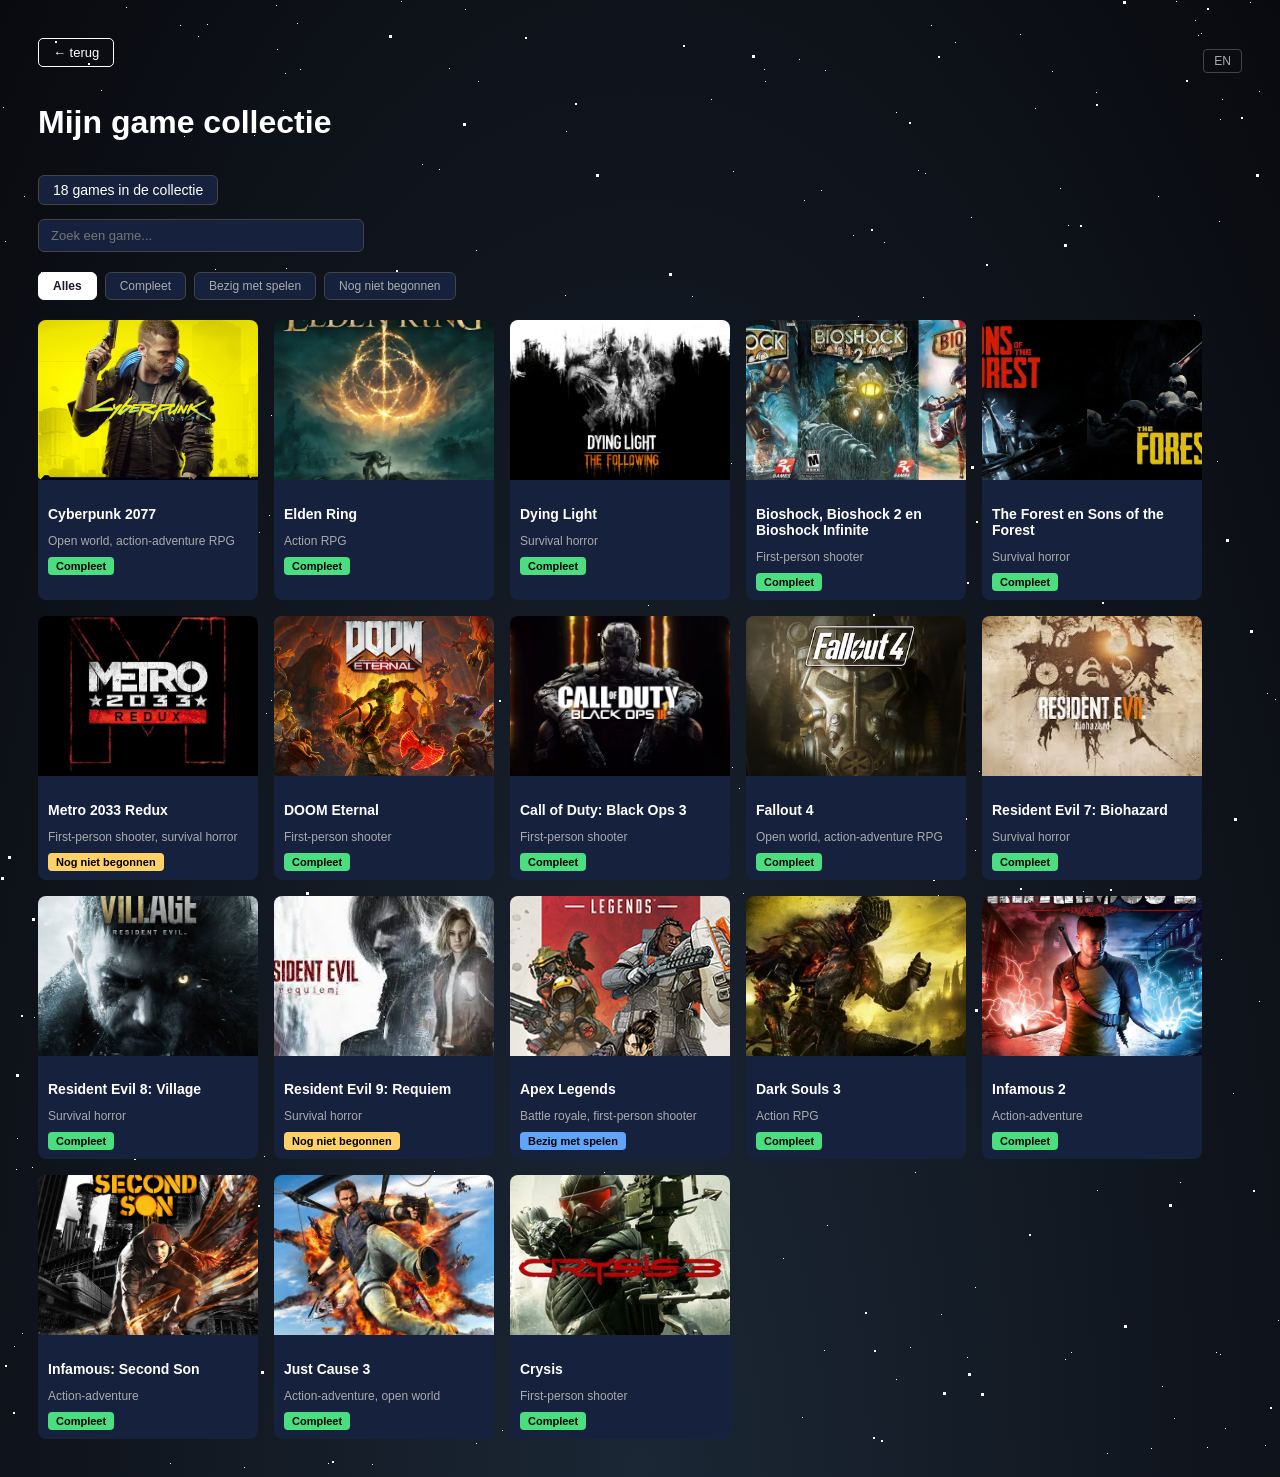
==== games/index.html @ 36397f38 "kleine aanpassingen" ====
<!DOCTYPE html>
<html lang="nl">
<head>
    <meta charset="UTF-8">
    <meta name="viewport" content="width=device-width, initial-scale=1.0">
    <title>Game collectie</title>
    <link rel="stylesheet" href="styles.css">
    <link rel="icon" type="image/x-icon" href="../favicon.ico">

    <!-- van https://www.sliderrevolution.com/resources/css-animated-background/ -->
    <link href='https://fonts.googleapis.com/css?family=Lato:300,400,700' rel='stylesheet' type='text/css'>

</head>
<body>
<div id='stars'></div>
<div id='stars2'></div>
<div id='stars3'></div>

    <!-- bovenkant met terug knop en taal knop -->
    <div class="topbar">
        <a href="../index.html" class="back-btn" id="back-btn">← terug</a>
        <button id="taal-knop" onclick="taalWisselen()">EN</button>
    </div>

    <h1 id="pagina-titel">Mijn game collectie</h1>
    <p id="teller"></p>

    <input type="text" id="zoek" placeholder="Zoek een game..." oninput="zoekGames()">

    <!-- filter knoppen -->
    <div class="filters">
        <button class="filter-btn actief" onclick="filterStatus('alles')" id="filter-alles">Alles</button>
        <button class="filter-btn" onclick="filterStatus('compleet')" id="filter-compleet">Compleet</button>
        <button class="filter-btn" onclick="filterStatus('spelen')" id="filter-spelen">Bezig met spelen</button>
        <button class="filter-btn" onclick="filterStatus('bezig')" id="filter-bezig">Nog niet begonnen</button>
    </div>

    <div class="grid">

        <!-- game #1 -->
        <div class="card">
            <img class="cover" src="images/Cyberpunk.jpg" alt="Game cover">
            <img class="gif" src="images/gifs/cyberpunk2077.gif" alt="Game gif">
            <div class="info">
                <h2>Cyberpunk 2077</h2>
                <p class="genre">Open world, action-adventure RPG</p>
                <span class="status compleet">Compleet</span>
            </div>
        </div>

        <!-- game #2 -->
        <div class="card">
            <img class="cover" src="images/eldenring.jpg" alt="Game cover">
            <img class="gif" src="images/gifs/eldenring.gif" alt="Game gif">
            <div class="info">
                <h2>Elden Ring</h2>
                <p class="genre">Action RPG</p>
                <span class="status compleet">Compleet</span>
            </div>
        </div>

        <!-- game #3 -->
        <div class="card">
            <img class="cover" src="images/dyinglight.jpg" alt="Game cover">
            <img class="gif" src="images/gifs/dyinglight.gif" alt="Game gif">
            <div class="info">
                <h2>Dying Light</h2>
                <p class="genre">Survival horror</p>
                <span class="status compleet">Compleet</span>
            </div>
        </div>

        <!-- game #4 -->
        <div class="card">
            <img class="cover" src="images/bioshock.jpg" alt="Game cover">
            <img class="gif" src="images/gifs/bioshock.gif" alt="Game gif">
            <div class="info">
                <h2>Bioshock, Bioshock 2 en Bioshock Infinite</h2>
                <p class="genre">First-person shooter</p>
                <span class="status compleet">Compleet</span>
            </div>
        </div>

        <!-- game #5 -->
        <div class="card">
            <img class="cover" src="images/theforest.jpg" alt="Game cover">
            <img class="gif" src="images/gifs/theforest.gif" alt="Game gif">
            <div class="info">
                <h2>The Forest en Sons of the Forest</h2>
                <p class="genre">Survival horror</p>
                <span class="status compleet">Compleet</span>
            </div>
        </div>

        <!-- game #6 -->
        <div class="card">
            <img class="cover" src="images/metro2033.jpg" alt="Game cover">
            <img class="gif" src="images/gifs/metro2033.gif" alt="Game gif">
            <div class="info">
                <h2>Metro 2033 Redux</h2>
                <p class="genre">First-person shooter, survival horror</p>
                <span class="status bezig">Nog niet begonnen</span>
            </div>
        </div>

        <!-- game #7 -->
        <div class="card">
            <img class="cover" src="images/doometernal.jpg" alt="Game cover">
            <img class="gif" src="images/gifs/doometernal.gif" alt="Game gif">
            <div class="info">
                <h2>DOOM Eternal</h2>
                <p class="genre">First-person shooter</p>
                <span class="status compleet">Compleet</span>
            </div>
        </div>

        <!-- game #8 -->
        <div class="card">
            <img class="cover" src="images/codbo3.jpg" alt="Game cover">
            <img class="gif" src="images/gifs/codbo3.gif" alt="Game gif">
            <div class="info">
                <h2>Call of Duty: Black Ops 3</h2>
                <p class="genre">First-person shooter</p>
                <span class="status compleet">Compleet</span>
            </div>
        </div>

        <!-- game #9 -->
        <div class="card">
            <img class="cover" src="images/fallout4.jpg" alt="Game cover">
            <img class="gif" src="images/gifs/fallout4.gif" alt="Game gif">
            <div class="info">
                <h2>Fallout 4</h2>
                <p class="genre">Open world, action-adventure RPG</p>
                <span class="status compleet">Compleet</span>
            </div>
        </div>

        <!-- game #10 -->
        <div class="card">
            <img class="cover" src="images/RE7.jpg" alt="Game cover">
            <img class="gif" src="images/gifs/RE7.gif" alt="Game gif">
            <div class="info">
                <h2>Resident Evil 7: Biohazard</h2>
                <p class="genre">Survival horror</p>
                <span class="status compleet">Compleet</span>
            </div>
        </div>

        <!-- game #11 -->
        <div class="card">
            <img class="cover" src="images/RE8.jpg" alt="Game cover">
            <img class="gif" src="images/gifs/RE8.gif" alt="Game gif">
            <div class="info">
                <h2>Resident Evil 8: Village</h2>
                <p class="genre">Survival horror</p>
                <span class="status compleet">Compleet</span>
            </div>
        </div>

        <!-- game #12 -->
        <div class="card">
            <img class="cover" src="images/RE9.jpg" alt="Game cover">
            <img class="gif" src="images/gifs/RE9.gif" alt="Game gif">
            <div class="info">
                <h2>Resident Evil 9: Requiem</h2>
                <p class="genre">Survival horror</p>
                <span class="status bezig">Nog niet begonnen</span>
            </div>
        </div>

        <!-- game #13 -->
        <div class="card">
            <img class="cover" src="images/apexlegends.jpg" alt="Game cover">
            <img class="gif" src="images/gifs/apexlegends.gif" alt="Game gif">
            <div class="info">
                <h2>Apex Legends</h2>
                <p class="genre">Battle royale, first-person shooter</p>
                <span class="status spelen">Bezig met spelen</span>
            </div>
        </div>

        <!-- game #14 -->
         <div class="card">
            <img class="cover" src="images/darksouls3.jpg" alt="Game cover">
            <img class="gif" src="images/gifs/darksouls3.gif" alt="Game gif">
            <div class="info">
                <h2>Dark Souls 3</h2>
                <p class="genre">Action RPG</p>
                <span class="status compleet">Compleet</span>
            </div>
         </div>

         <!-- game #15 -->
         <div class="card">
            <img class="cover" src="images/infamous2.jpg" alt="Game cover">
            <img class="gif" src="images/gifs/infamous2.gif" alt="Game gif">
            <div class="info">
                <h2>Infamous 2</h2>
                <p class="genre">Action-adventure</p>
                <span class="status compleet">Compleet</span>
            </div>
         </div>

         <!-- game #16 -->
          <div class="card">
            <img class="cover" src="images/infamous_ss.jpg" alt="Game Cover">
            <img class="gif" src="images/gifs/infamous_ss.gif" alt="Game gif">
            <div class="info">
                <h2>Infamous: Second Son</h2>
                <p class="genre">Action-adventure</p>
                <span class="status compleet">Compleet</span>
            </div>
          </div>

          <!-- game #17 -->
          <div class="card">
            <img class="cover" src="images/justcause.jpg" alt="Game Cover">
            <img class="gif" src="images/gifs/justcause.gif" alt="Game gif">
            <div class="info">
                <h2>Just Cause 3</h2>
                <p class="genre">Action-adventure, open world</p>
                <span class="status compleet">Compleet</span>
            </div>
          </div>

          <!-- game #18 -->
          <div class="card">
            <img class="cover" src="images/crysis.jpg" alt="Game Cover">
            <img class="gif" src="images/gifs/crysis.gif" alt="Game gif">
            <div class="info">
                <h2>Crysis</h2>
                <p class="genre">First-person shooter</p>
                <span class="status compleet">Compleet</span>
            </div>
          </div>

    </div> <!-- einde grid -->

    <script>
    var alleKaarten = document.querySelectorAll('.card');
    var totaal = alleKaarten.length;
    var huidigFilter = 'alles';
    var taal = 'nl';

    
    var teksten = {
        nl: {
            titel: 'Mijn game collectie',
            terug: '← terug',
            zoekPlaceholder: 'Zoek een game...',
            filterAlles: 'Alles',
            filterCompleet: 'Compleet',
            filterSpelen: 'Bezig met spelen',
            filterBezig: 'Nog niet begonnen',
            statusCompleet: 'Compleet',
            statusSpelen: 'Bezig met spelen',
            statusBezig: 'Nog niet begonnen',
            tellerAlles: ' games in de collectie',
            tellerGevonden: ' van ' + totaal + ' games gevonden'
        },
        en: {
            titel: 'My game collection',
            terug: '← back',
            zoekPlaceholder: 'Search a game...',
            filterAlles: 'All',
            filterCompleet: 'Completed',
            filterSpelen: 'Currently playing',
            filterBezig: 'Not started',
            statusCompleet: 'Completed',
            statusSpelen: 'Currently playing',
            statusBezig: 'Not started',
            tellerAlles: ' games in the collection',
            tellerGevonden: ' of ' + totaal + ' games found'
        }
    };

    function updateTeller(zichtbaar) {
        var t = teksten[taal];
        var teller = document.getElementById('teller');
        if (zichtbaar === totaal) {
            teller.textContent = totaal + t.tellerAlles;
        } else {
            teller.textContent = zichtbaar + t.tellerGevonden;
        }
    }

    function filterStatus(status, knop) {
        huidigFilter = status;

        // actieve knop bijhouden
        document.querySelectorAll('.filter-btn').forEach(function(btn) {
            btn.classList.remove('actief');
        });
        event.target.classList.add('actief');

        zoekGames();
    }

    function zoekGames() {
        var input = document.getElementById('zoek').value.toLowerCase();
        var zichtbaar = 0;

        alleKaarten.forEach(function(kaart) {
            var naam = kaart.querySelector('h2').textContent.toLowerCase();
            var statusEl = kaart.querySelector('.status');
            var heeftStatus = huidigFilter === 'alles' || (statusEl && statusEl.classList.contains(huidigFilter));

            if (naam.includes(input) && heeftStatus) {
                kaart.style.display = 'block';
                zichtbaar++;
            } else {
                kaart.style.display = 'none';
            }
        });

        updateTeller(zichtbaar);
    }

    // taal wisselen
    function taalWisselen() {
        var t;
        if (taal === 'nl') {
            taal = 'en';
            document.getElementById('taal-knop').textContent = 'NL';
        } else {
            taal = 'nl';
            document.getElementById('taal-knop').textContent = 'EN';
        }

        t = teksten[taal];

        document.getElementById('pagina-titel').textContent = t.titel;
        document.getElementById('back-btn').textContent = t.terug;
        document.getElementById('zoek').placeholder = t.zoekPlaceholder;
        document.getElementById('filter-alles').textContent = t.filterAlles;
        document.getElementById('filter-compleet').textContent = t.filterCompleet;
        document.getElementById('filter-spelen').textContent = t.filterSpelen;
        document.getElementById('filter-bezig').textContent = t.filterBezig;

        // status badges vertalen
        document.querySelectorAll('.status.compleet').forEach(function(el) {
            el.textContent = t.statusCompleet;
        });
        document.querySelectorAll('.status.spelen').forEach(function(el) {
            el.textContent = t.statusSpelen;
        });
        document.querySelectorAll('.status.bezig').forEach(function(el) {
            el.textContent = t.statusBezig;
        });

        // teller ook updaten
        var zichtbaar = document.querySelectorAll('.card[style="display: block;"], .card:not([style])').length;
        updateTeller(totaal);
    }

    // teller instellen bij het laden van de pagina
    updateTeller(totaal);

    // kaart beweegt mee met de muis
    alleKaarten.forEach(function(kaart) {
        kaart.addEventListener('mousemove', function(e) {
            var rect = kaart.getBoundingClientRect();
            var x = (e.clientX - rect.left) / rect.width;
            var y = (e.clientY - rect.top) / rect.height;
            var kantelX = (y - 0.5) * -20;
            var kantelY = (x - 0.5) * 20;
            kaart.style.transition = 'box-shadow 0.3s ease';
            kaart.style.transform = 'perspective(600px) rotateX(' + kantelX + 'deg) rotateY(' + kantelY + 'deg) scale(1.05)';
        });
        kaart.addEventListener('mouseleave', function() {
            kaart.style.transition = 'transform 0.4s ease, box-shadow 0.3s ease';
            kaart.style.transform = '';
        });
    });
    </script>

</body>
</html>
---- games/styles.css ----
html {
    min-height: 100%;
    background: radial-gradient(ellipse at bottom, #1b2735 0%, #090a0f 100%);
}


body {
    background-color: transparent;
    color: white;
    font-family: Arial, sans-serif;
    padding: 30px;
}

/* bovenkant */
.topbar {
    display: flex;
    justify-content: space-between;
    align-items: center;
    margin-bottom: 20px;
}

.back-btn {
    display: inline-block;
    color: white;
    text-decoration: none;
    font-size: 13px;
    margin-bottom: 16px;
    border: 1px solid white;
    padding: 6px 14px;
    border-radius: 5px;
}

.back-btn:hover {
    background-color: white;
    color: #1a1a2e;
}

/* taal knop */
#taal-knop {
    background: transparent;
    border: 1px solid #444;
    color: #aaa;
    padding: 4px 10px;
    font-size: 12px;
    cursor: pointer;
    border-radius: 4px;
    font-family: Arial, sans-serif;
}

#taal-knop:hover {
    border-color: white;
    color: white;
}

h1 {
    margin-bottom: 20px;
}

/* game teller */
#teller {
    font-size: 14px;
    color: white;
    margin-bottom: 14px;
    background-color: #16213e;
    border: 1px solid #444;
    border-radius: 6px;
    padding: 6px 14px;
    display: inline-block;
}

/* filter knoppen */
.filters {
    display: flex;
    gap: 8px;
    margin-bottom: 20px;
    flex-wrap: wrap;
}

.filter-btn {
    background-color: #16213e;
    color: #aaa;
    border: 1px solid #444;
    padding: 6px 14px;
    border-radius: 6px;
    font-size: 12px;
    font-family: Arial, sans-serif;
    cursor: pointer;
}

.filter-btn:hover {
    border-color: white;
    color: white;
}

.filter-btn.actief {
    background-color: white;
    color: #1a1a2e;
    border-color: white;
    font-weight: bold;
}

/* zoekbalk */
#zoek {
    display: block;
    width: 300px;
    padding: 8px 12px;
    margin-bottom: 20px;
    background-color: #16213e;
    border: 1px solid #444;
    border-radius: 6px;
    color: white;
    font-size: 13px;
    font-family: Arial, sans-serif;
}

#zoek:focus {
    outline: none;
    border-color: white;
}

.grid {
    display: flex;
    flex-wrap: wrap;
    gap: 16px;
}

.card {
    background-color: #16213e;
    border-radius: 8px;
    width: 220px;
    overflow: hidden;
    position: relative;
    transition: transform 0.3s ease, box-shadow 0.3s ease;
}

.card::before {
    content: '';
    position: absolute;
    top: -100%;
    left: 0;
    width: 100%;
    height: 300%;
    background: linear-gradient(
        to bottom,
        transparent 0%,
        rgba(60, 80, 255, 0.35) 20%,
        rgba(100, 40, 220, 0.35) 30%,
        rgba(160, 60, 255, 0.35) 40%,
        rgba(60, 160, 255, 0.35) 50%,
        rgba(40, 200, 220, 0.35) 60%,
        rgba(80, 80, 200, 0.35) 70%,
        transparent 90%
    );
    opacity: 0;
    z-index: 2;
    pointer-events: none;
    mix-blend-mode: screen;
    transition: opacity 0.3s ease;
}

.card:hover::before {
    opacity: 1;
    animation: holoShimmer 0.6s ease forwards;
}

@keyframes holoShimmer {
    from { transform: translateY(0); }
    to   { transform: translateY(50%); }
}

.card img {
    width: 100%;
    height: 160px;
    object-fit: cover;
}


.card .gif {
    display: none;
}


.card:hover .cover {
    display: none;
}

.card:hover .gif {
    display: block;
}

.info {
    padding: 10px;
}

.info h2 {
    font-size: 14px;
    margin-bottom: 6px;
}

.genre {
    font-size: 12px;
    color: #aaa;
    margin-bottom: 8px;
}

.status {
    font-size: 11px;
    padding: 3px 8px;
    border-radius: 4px;
    font-weight: bold;
}

.status.compleet {
    background-color: #4ade80;
    color: #000;
}

.status.bezig {
    background-color: #ffd166;
    color: #000;
}

.status.spelen {
    background-color: #60a5fa;
    color: #000;
}

.card:hover {
    box-shadow: 0 0 20px rgba(80, 100, 255, 0.5), 0 0 40px rgba(120, 40, 220, 0.3);
}

/* van https://www.sliderrevolution.com/resources/css-animated-background/ */
#stars {
  width: 1px;
  height: 1px;
  background: transparent;
  box-shadow: 1265px 1445px #FFF , 286px 268px #FFF , 601px 1978px #FFF , 1951px 652px #FFF , 1450px 645px #FFF , 1942px 456px #FFF , 615px 554px #FFF , 1580px 1459px #FFF , 1216px 1804px #FFF , 1513px 630px #FFF , 69px 1557px #FFF , 645px 525px #FFF , 1644px 92px #FFF , 1220px 1894px #FFF , 1071px 1352px #FFF , 918px 170px #FFF , 1378px 471px #FFF , 148px 1662px #FFF , 937px 1509px #FFF , 703px 408px #FFF , 1180px 1182px #FFF , 164px 821px #FFF , 914px 1516px #FFF , 1522px 1205px #FFF , 915px 1172px #FFF , 1922px 869px #FFF , 1558px 1112px #FFF , 1680px 616px #FFF , 827px 1225px #FFF , 1643px 1259px #FFF , 711px 99px #FFF , 1169px 595px #FFF , 1107px 1453px #FFF , 1762px 1432px #FFF , 1390px 1689px #FFF , 766px 867px #FFF , 1993px 91px #FFF , 87px 771px #FFF , 622px 781px #FFF , 765px 81px #FFF , 1941px 37px #FFF , 1722px 994px #FFF , 906px 1658px #FFF , 74px 1043px #FFF , 1527px 356px #FFF , 1904px 202px #FFF , 707px 866px #FFF , 375px 1720px #FFF , 439px 1032px #FFF , 3px 107px #FFF , 1717px 31px #FFF , 137px 1239px #FFF , 1107px 692px #FFF , 1856px 660px #FFF , 114px 177px #FFF , 1120px 1029px #FFF , 1465px 705px #FFF , 2000px 1669px #FFF , 1096px 92px #FFF , 944px 1976px #FFF , 779px 1947px #FFF , 965px 1026px #FFF , 101px 90px #FFF , 162px 130px #FFF , 1739px 524px #FFF , 1436px 1166px #FFF , 259px 532px #FFF , 1324px 200px #FFF , 1297px 1070px #FFF , 1505px 511px #FFF , 1207px 1447px #FFF , 834px 714px #FFF , 1560px 1634px #FFF , 1267px 1723px #FFF , 651px 406px #FFF , 1603px 1241px #FFF , 408px 896px #FFF , 1374px 1995px #FFF , 1151px 1448px #FFF , 1181px 1795px #FFF , 112px 1083px #FFF , 899px 863px #FFF , 871px 1817px #FFF , 1450px 798px #FFF , 1994px 1419px #FFF , 1951px 1343px #FFF , 1782px 1820px #FFF , 1788px 1882px #FFF , 1469px 1971px #FFF , 1717px 332px #FFF , 733px 171px #FFF , 1395px 197px #FFF , 1286px 119px #FFF , 1735px 950px #FFF , 89px 1625px #FFF , 1949px 1747px #FFF , 390px 570px #FFF , 565px 295px #FFF , 1995px 1183px #FFF , 1219px 221px #FFF , 984px 1025px #FFF , 581px 688px #FFF , 1060px 188px #FFF , 1425px 246px #FFF , 1566px 1973px #FFF , 91px 1412px #FFF , 1406px 1255px #FFF , 1459px 1795px #FFF , 1123px 1139px #FFF , 1973px 1830px #FFF , 1453px 1011px #FFF , 340px 1432px #FFF , 1842px 236px #FFF , 1810px 1115px #FFF , 919px 414px #FFF , 1158px 196px #FFF , 144px 950px #FFF , 1781px 18px #FFF , 568px 380px #FFF , 1194px 315px #FFF , 1292px 1850px #FFF , 644px 446px #FFF , 1811px 687px #FFF , 1645px 59px #FFF , 1343px 623px #FFF , 238px 1771px #FFF , 1989px 1886px #FFF , 463px 678px #FFF , 854px 1987px #FFF , 1381px 943px #FFF , 1924px 1724px #FFF , 1299px 1462px #FFF , 1850px 922px #FFF , 1379px 286px #FFF , 568px 1135px #FFF , 511px 1038px #FFF , 364px 825px #FFF , 330px 1769px #FFF , 1758px 540px #FFF , 1008px 1864px #FFF , 1015px 1579px #FFF , 1300px 1689px #FFF , 1656px 266px #FFF , 1342px 1983px #FFF , 439px 169px #FFF , 92px 500px #FFF , 1856px 309px #FFF , 1809px 1409px #FFF , 828px 878px #FFF , 1422px 1686px #FFF , 1114px 1675px #FFF , 1940px 560px #FFF , 711px 1818px #FFF , 606px 1280px #FFF , 207px 24px #FFF , 1603px 299px #FFF , 1332px 632px #FFF , 1322px 520px #FFF , 1773px 790px #FFF , 1545px 1175px #FFF , 1065px 1359px #FFF , 910px 1347px #FFF , 1026px 527px #FFF , 225px 1611px #FFF , 221px 1203px #FFF , 1230px 1582px #FFF , 570px 1429px #FFF , 1181px 1064px #FFF , 552px 545px #FFF , 892px 1745px #FFF , 1097px 1190px #FFF , 1195px 20px #FFF , 120px 1048px #FFF , 671px 996px #FFF , 1147px 377px #FFF , 1948px 474px #FFF , 16px 1169px #FFF , 766px 770px #FFF , 701px 1670px #FFF , 372px 1464px #FFF , 1357px 520px #FFF , 143px 632px #FFF , 1220px 119px #FFF , 486px 1554px #FFF , 1135px 512px #FFF , 92px 933px #FFF , 1988px 1345px #FFF , 1987px 1779px #FFF , 1051px 403px #FFF , 1711px 50px #FFF , 476px 250px #FFF , 1512px 631px #FFF , 799px 59px #FFF , 1374px 831px #FFF , 1909px 849px #FFF , 1624px 583px #FFF , 651px 1545px #FFF , 685px 971px #FFF , 974px 1749px #FFF , 754px 591px #FFF , 1046px 1636px #FFF , 1164px 792px #FFF , 470px 478px #FFF , 1976px 1970px #FFF , 758px 1966px #FFF , 406px 1894px #FFF , 1385px 1651px #FFF , 1628px 1420px #FFF , 718px 1379px #FFF , 242px 1639px #FFF , 556px 586px #FFF , 402px 449px #FFF , 1233px 1093px #FFF , 1089px 773px #FFF , 1162px 1386px #FFF , 385px 1866px #FFF , 289px 520px #FFF , 214px 692px #FFF , 127px 577px #FFF , 708px 556px #FFF , 1096px 1876px #FFF , 1513px 1900px #FFF , 1579px 1731px #FFF , 1736px 56px #FFF , 1732px 723px #FFF , 300px 69px #FFF , 646px 824px #FFF , 1119px 1519px #FFF , 1911px 1819px #FFF , 1970px 413px #FFF , 635px 1430px #FFF , 152px 1332px #FFF , 1416px 175px #FFF , 1034px 468px #FFF , 971px 1736px #FFF , 975px 1287px #FFF , 271px 700px #FFF , 371px 1303px #FFF , 1461px 779px #FFF , 1527px 1314px #FFF , 831px 453px #FFF , 1286px 1814px #FFF , 1475px 669px #FFF , 971px 217px #FFF , 1835px 1347px #FFF , 266px 713px #FFF , 1598px 741px #FFF , 610px 1768px #FFF , 32px 1167px #FFF , 1685px 1756px #FFF , 14px 1346px #FFF , 960px 1872px #FFF , 1620px 1591px #FFF , 476px 1443px #FFF , 1216px 1352px #FFF , 1096px 534px #FFF , 573px 1893px #FFF , 885px 1479px #FFF , 255px 1264px #FFF , 1220px 1354px #FFF , 1525px 372px #FFF , 1062px 847px #FFF , 49px 1692px #FFF , 731px 463px #FFF , 1388px 655px #FFF , 1865px 828px #FFF , 882px 351px #FFF , 1947px 1419px #FFF , 1536px 928px #FFF , 1275px 699px #FFF , 941px 1314px #FFF , 1269px 1660px #FFF , 214px 1199px #FFF , 1845px 772px #FFF , 289px 1593px #FFF , 1052px 71px #FFF , 1329px 1229px #FFF , 240px 1252px #FFF , 776px 825px #FFF , 447px 1518px #FFF , 643px 1837px #FFF , 405px 408px #FFF , 84px 1201px #FFF , 1237px 1717px #FFF , 1380px 770px #FFF , 1306px 1438px #FFF , 927px 797px #FFF , 802px 1417px #FFF , 1840px 901px #FFF , 198px 36px #FFF , 139px 466px #FFF , 271px 415px #FFF , 1221px 959px #FFF , 947px 398px #FFF , 81px 854px #FFF , 1217px 461px #FFF , 1852px 1343px #FFF , 1873px 772px #FFF , 1758px 1228px #FFF , 1357px 986px #FFF , 395px 1300px #FFF , 1068px 225px #FFF , 858px 316px #FFF , 1630px 103px #FFF , 1547px 512px #FFF , 18px 1635px #FFF , 955px 42px #FFF , 46px 1817px #FFF , 1605px 64px #FFF , 244px 1467px #FFF , 1759px 94px #FFF , 1278px 1320px #FFF , 783px 1258px #FFF , 1347px 163px #FFF , 1541px 32px #FFF , 1220px 1625px #FFF , 478px 1703px #FFF , 684px 1939px #FFF , 745px 1562px #FFF , 139px 1615px #FFF , 884px 242px #FFF , 1867px 1985px #FFF , 325px 740px #FFF , 925px 173px #FFF , 1440px 1380px #FFF , 1838px 427px #FFF , 63px 1000px #FFF , 1028px 1859px #FFF , 285px 73px #FFF , 835px 1053px #FFF , 22px 1333px #FFF , 482px 1367px #FFF , 1994px 743px #FFF , 246px 1013px #FFF , 578px 923px #FFF , 900px 933px #FFF , 1367px 1528px #FFF , 1402px 1934px #FFF , 1261px 1636px #FFF , 1862px 1961px #FFF , 1526px 301px #FFF , 168px 283px #FFF , 17px 1138px #FFF , 421px 1365px #FFF , 1522px 298px #FFF , 604px 1172px #FFF , 1201px 33px #FFF , 1702px 1849px #FFF , 1717px 436px #FFF , 5px 241px #FFF , 694px 477px #FFF , 274px 1725px #FFF , 207px 1564px #FFF , 1981px 1941px #FFF , 1983px 276px #FFF , 1659px 787px #FFF , 269px 515px #FFF , 1313px 247px #FFF , 1763px 1864px #FFF , 1765px 38px #FFF , 986px 651px #FFF , 444px 1531px #FFF , 96px 1535px #FFF , 1985px 1914px #FFF , 1330px 318px #FFF , 475px 530px #FFF , 1526px 1775px #FFF , 1464px 316px #FFF , 1791px 937px #FFF , 743px 893px #FFF , 896px 1836px #FFF , 465px 9px #FFF , 1301px 360px #FFF , 1743px 351px #FFF , 199px 1109px #FFF , 1802px 1544px #FFF , 131px 501px #FFF , 301px 590px #FFF , 1176px 1px #FFF , 1990px 801px #FFF , 123px 1609px #FFF , 1956px 1064px #FFF , 276px 5px #FFF , 1368px 763px #FFF , 1412px 534px #FFF , 80px 855px #FFF , 1687px 452px #FFF , 133px 1212px #FFF , 1371px 201px #FFF , 358px 1901px #FFF , 1386px 1298px #FFF , 170px 1463px #FFF , 301px 1122px #FFF , 1420px 1165px #FFF , 445px 1310px #FFF , 438px 1830px #FFF , 302px 1921px #FFF , 1170px 1860px #FFF , 188px 1932px #FFF , 1185px 763px #FFF , 898px 1728px #FFF , 1450px 1271px #FFF , 254px 135px #FFF , 692px 350px #FFF , 1259px 1001px #FFF , 1737px 325px #FFF , 1363px 1646px #FFF , 740px 1670px #FFF , 1647px 949px #FFF , 880px 1081px #FFF , 192px 1914px #FFF , 1560px 1787px #FFF , 636px 1152px #FFF , 1471px 713px #FFF , 1954px 15px #FFF , 1518px 1420px #FFF , 1701px 504px #FFF , 395px 1069px #FFF , 125px 1507px #FFF , 845px 1969px #FFF , 1586px 1539px #FFF , 716px 1906px #FFF , 1402px 316px #FFF , 931px 25px #FFF , 567px 1684px #FFF , 127px 1530px #FFF , 1071px 443px #FFF , 821px 190px #FFF , 940px 382px #FFF , 716px 1060px #FFF , 1111px 1624px #FFF , 180px 25px #FFF , 1038px 589px #FFF , 575px 1826px #FFF , 813px 1091px #FFF , 99px 1157px #FFF , 1137px 1591px #FFF , 1921px 169px #FFF , 1115px 1605px #FFF , 1129px 1986px #FFF , 139px 1237px #FFF , 804px 200px #FFF , 1198px 35px #FFF , 1174px 1418px #FFF , 215px 269px #FFF , 549px 995px #FFF , 1222px 99px #FFF , 1109px 945px #FFF , 643px 1905px #FFF , 875px 766px #FFF , 668px 1018px #FFF , 1746px 1550px #FFF , 1439px 789px #FFF , 778px 396px #FFF , 825px 774px #FFF , 601px 1924px #FFF , 616px 902px #FFF , 1812px 1785px #FFF , 1120px 1559px #FFF , 1739px 313px #FFF , 1410px 182px #FFF , 723px 1108px #FFF , 824px 1350px #FFF , 421px 1031px #FFF , 1717px 1132px #FFF , 459px 1401px #FFF , 751px 1870px #FFF , 264px 1156px #FFF , 1735px 692px #FFF , 276px 1776px #FFF , 1949px 1451px #FFF , 1094px 1752px #FFF , 1955px 1287px #FFF , 1500px 274px #FFF , 1936px 499px #FFF , 1701px 1885px #FFF , 1762px 1905px #FFF , 842px 1556px #FFF , 1897px 1838px #FFF , 1747px 1107px #FFF , 1144px 449px #FFF , 1545px 1185px #FFF , 1979px 1537px #FFF , 1659px 665px #FFF , 1289px 1505px #FFF , 1621px 1321px #FFF , 825px 70px #FFF , 1310px 426px #FFF , 1195px 821px #FFF , 152px 858px #FFF , 1225px 1428px #FFF , 1631px 384px #FFF , 1793px 1286px #FFF , 166px 1911px #FFF , 552px 1921px #FFF , 1686px 1789px #FFF , 113px 1814px #FFF , 1629px 1165px #FFF , 69px 1229px #FFF , 561px 1406px #FFF , 896px 1379px #FFF , 1446px 1231px #FFF , 182px 1710px #FFF , 1550px 1100px #FFF , 732px 767px #FFF , 626px 1631px #FFF , 68px 429px #FFF , 1772px 461px #FFF , 1675px 1392px #FFF , 328px 1463px #FFF , 1122px 1902px #FFF , 1383px 180px #FFF , 1491px 1013px #FFF , 1979px 1574px #FFF , 1035px 108px #FFF , 434px 1171px #FFF , 1750px 965px #FFF , 1494px 1076px #FFF , 1346px 1504px #FFF , 274px 952px #FFF , 715px 1922px #FFF , 1608px 711px #FFF , 763px 928px #FFF , 860px 1750px #FFF , 1940px 67px #FFF , 886px 1974px #FFF , 401px 1px #FFF , 171px 900px #FFF , 834px 721px #FFF , 34px 1017px #FFF , 1712px 547px #FFF , 900px 560px #FFF , 1374px 983px #FFF , 1341px 1991px #FFF , 566px 131px #FFF , 1464px 1596px #FFF , 586px 1438px #FFF , 882px 1774px #FFF , 1259px 91px #FFF , 1350px 279px #FFF , 1779px 1404px #FFF , 1789px 1535px #FFF , 1497px 603px #FFF , 591px 1176px #FFF , 610px 1047px #FFF , 1873px 1617px #FFF , 967px 1357px #FFF , 1313px 708px #FFF , 770px 1737px #FFF , 135px 1301px #FFF , 1680px 857px #FFF , 1617px 1507px #FFF , 1153px 1775px #FFF , 1575px 1594px #FFF , 940px 1830px #FFF , 175px 550px #FFF , 1928px 76px #FFF , 1961px 34px #FFF , 502px 1430px #FFF , 1773px 722px #FFF , 1020px 34px #FFF , 896px 112px #FFF , 140px 281px #FFF , 923px 297px #FFF , 1407px 1416px #FFF , 979px 771px #FFF , 1957px 1171px #FFF , 163px 345px #FFF , 871px 398px #FFF , 912px 723px #FFF , 1561px 91px #FFF , 290px 824px #FFF , 1970px 71px #FFF , 223px 658px #FFF , 1839px 1094px #FFF , 1698px 319px #FFF , 140px 840px #FFF , 1611px 256px #FFF , 571px 1394px #FFF , 1921px 176px #FFF , 1267px 693px #FFF , 419px 384px #FFF , 975px 850px #FFF , 1843px 1275px #FFF , 1398px 1951px #FFF , 692px 296px #FFF , 1876px 757px #FFF , 24px 196px #FFF , 659px 1070px #FFF , 1454px 215px #FFF , 184px 136px #FFF , 988px 809px #FFF , 501px 1851px #FFF , 478px 81px #FFF , 1320px 288px #FFF , 1417px 1390px #FFF , 1502px 1984px #FFF , 785px 997px #FFF , 126px 7px #FFF , 475px 625px #FFF , 1148px 1633px #FFF , 1821px 1218px #FFF , 371px 977px #FFF , 1942px 956px #FFF , 1305px 459px #FFF , 931px 1054px #FFF , 1272px 1694px #FFF , 678px 1849px #FFF , 839px 661px #FFF , 739px 788px #FFF , 1212px 1697px #FFF , 648px 605px #FFF , 227px 1253px #FFF , 1654px 219px #FFF , 1815px 710px #FFF , 926px 814px #FFF , 1283px 107px #FFF , 277px 49px #FFF , 1325px 1141px #FFF , 79px 1506px #FFF , 1348px 67px #FFF , 1692px 762px #FFF , 1841px 613px #FFF , 1320px 1682px #FFF , 764px 69px #FFF , 132px 1529px #FFF , 284px 1318px #FFF , 1732px 468px #FFF , 1779px 891px #FFF , 1613px 92px #FFF , 1953px 1309px #FFF , 1085px 413px #FFF , 1751px 458px #FFF , 240px 275px #FFF , 536px 1560px #FFF , 1304px 437px #FFF , 765px 973px #FFF , 1565px 100px #FFF , 583px 758px #FFF , 1846px 1034px #FFF , 1673px 1412px #FFF , 297px 23px #FFF , 449px 68px #FFF , 938px 895px #FFF , 1950px 286px #FFF , 33px 919px #FFF , 1078px 1636px #FFF , 1938px 361px #FFF , 1589px 1340px #FFF , 1330px 1215px #FFF , 99px 1482px #FFF , 1732px 206px #FFF , 485px 904px #FFF , 1758px 371px #FFF , 283px 110px #FFF , 853px 235px #FFF , 237px 1022px #FFF , 230px 329px #FFF , 1545px 1809px #FFF , 41px 272px #FFF , 697px 481px #FFF , 1139px 1660px #FFF , 456px 1247px #FFF , 422px 164px #FFF , 663px 537px #FFF , 1219px 1962px #FFF , 1784px 1580px #FFF , 153px 589px #FFF , 252px 1690px #FFF , 814px 779px #FFF , 126px 1884px #FFF , 655px 1858px #FFF , 593px 1414px #FFF , 1934px 814px #FFF , 1608px 180px #FFF , 1380px 635px #FFF , 559px 1074px #FFF , 1426px 539px #FFF , 1976px 1438px #FFF , 435px 1418px #FFF , 1970px 1211px #FFF , 1961px 1403px #FFF , 291px 1282px #FFF , 1783px 1339px #FFF , 916px 743px #FFF , 708px 707px #FFF , 818px 1012px #FFF , 1797px 1583px #FFF , 1007px 1524px #FFF , 336px 487px #FFF , 1699px 996px #FFF , 640px 1909px #FFF , 1083px 891px #FFF , 842px 1878px #FFF , 422px 1056px #FFF , 186px 1510px #FFF , 128px 821px #FFF , 1430px 1988px #FFF , 1250px 2px #FFF , 1307px 1309px #FFF;
  animation: animStar 50s linear infinite;
  position: fixed; top: 0; left: 0; z-index: -1;
}
#stars:after {
  content: " ";
  position: absolute;
  top: 2000px;
  width: 1px;
  height: 1px;
  background: transparent;
  box-shadow: 1265px 1445px #FFF , 286px 268px #FFF , 601px 1978px #FFF , 1951px 652px #FFF , 1450px 645px #FFF , 1942px 456px #FFF , 615px 554px #FFF , 1580px 1459px #FFF , 1216px 1804px #FFF , 1513px 630px #FFF , 69px 1557px #FFF , 645px 525px #FFF , 1644px 92px #FFF , 1220px 1894px #FFF , 1071px 1352px #FFF , 918px 170px #FFF , 1378px 471px #FFF , 148px 1662px #FFF , 937px 1509px #FFF , 703px 408px #FFF , 1180px 1182px #FFF , 164px 821px #FFF , 914px 1516px #FFF , 1522px 1205px #FFF , 915px 1172px #FFF , 1922px 869px #FFF , 1558px 1112px #FFF , 1680px 616px #FFF , 827px 1225px #FFF , 1643px 1259px #FFF , 711px 99px #FFF , 1169px 595px #FFF , 1107px 1453px #FFF , 1762px 1432px #FFF , 1390px 1689px #FFF , 766px 867px #FFF , 1993px 91px #FFF , 87px 771px #FFF , 622px 781px #FFF , 765px 81px #FFF , 1941px 37px #FFF , 1722px 994px #FFF , 906px 1658px #FFF , 74px 1043px #FFF , 1527px 356px #FFF , 1904px 202px #FFF , 707px 866px #FFF , 375px 1720px #FFF , 439px 1032px #FFF , 3px 107px #FFF , 1717px 31px #FFF , 137px 1239px #FFF , 1107px 692px #FFF , 1856px 660px #FFF , 114px 177px #FFF , 1120px 1029px #FFF , 1465px 705px #FFF , 2000px 1669px #FFF , 1096px 92px #FFF , 944px 1976px #FFF , 779px 1947px #FFF , 965px 1026px #FFF , 101px 90px #FFF , 162px 130px #FFF , 1739px 524px #FFF , 1436px 1166px #FFF , 259px 532px #FFF , 1324px 200px #FFF , 1297px 1070px #FFF , 1505px 511px #FFF , 1207px 1447px #FFF , 834px 714px #FFF , 1560px 1634px #FFF , 1267px 1723px #FFF , 651px 406px #FFF , 1603px 1241px #FFF , 408px 896px #FFF , 1374px 1995px #FFF , 1151px 1448px #FFF , 1181px 1795px #FFF , 112px 1083px #FFF , 899px 863px #FFF , 871px 1817px #FFF , 1450px 798px #FFF , 1994px 1419px #FFF , 1951px 1343px #FFF , 1782px 1820px #FFF , 1788px 1882px #FFF , 1469px 1971px #FFF , 1717px 332px #FFF , 733px 171px #FFF , 1395px 197px #FFF , 1286px 119px #FFF , 1735px 950px #FFF , 89px 1625px #FFF , 1949px 1747px #FFF , 390px 570px #FFF , 565px 295px #FFF , 1995px 1183px #FFF , 1219px 221px #FFF , 984px 1025px #FFF , 581px 688px #FFF , 1060px 188px #FFF , 1425px 246px #FFF , 1566px 1973px #FFF , 91px 1412px #FFF , 1406px 1255px #FFF , 1459px 1795px #FFF , 1123px 1139px #FFF , 1973px 1830px #FFF , 1453px 1011px #FFF , 340px 1432px #FFF , 1842px 236px #FFF , 1810px 1115px #FFF , 919px 414px #FFF , 1158px 196px #FFF , 144px 950px #FFF , 1781px 18px #FFF , 568px 380px #FFF , 1194px 315px #FFF , 1292px 1850px #FFF , 644px 446px #FFF , 1811px 687px #FFF , 1645px 59px #FFF , 1343px 623px #FFF , 238px 1771px #FFF , 1989px 1886px #FFF , 463px 678px #FFF , 854px 1987px #FFF , 1381px 943px #FFF , 1924px 1724px #FFF , 1299px 1462px #FFF , 1850px 922px #FFF , 1379px 286px #FFF , 568px 1135px #FFF , 511px 1038px #FFF , 364px 825px #FFF , 330px 1769px #FFF , 1758px 540px #FFF , 1008px 1864px #FFF , 1015px 1579px #FFF , 1300px 1689px #FFF , 1656px 266px #FFF , 1342px 1983px #FFF , 439px 169px #FFF , 92px 500px #FFF , 1856px 309px #FFF , 1809px 1409px #FFF , 828px 878px #FFF , 1422px 1686px #FFF , 1114px 1675px #FFF , 1940px 560px #FFF , 711px 1818px #FFF , 606px 1280px #FFF , 207px 24px #FFF , 1603px 299px #FFF , 1332px 632px #FFF , 1322px 520px #FFF , 1773px 790px #FFF , 1545px 1175px #FFF , 1065px 1359px #FFF , 910px 1347px #FFF , 1026px 527px #FFF , 225px 1611px #FFF , 221px 1203px #FFF , 1230px 1582px #FFF , 570px 1429px #FFF , 1181px 1064px #FFF , 552px 545px #FFF , 892px 1745px #FFF , 1097px 1190px #FFF , 1195px 20px #FFF , 120px 1048px #FFF , 671px 996px #FFF , 1147px 377px #FFF , 1948px 474px #FFF , 16px 1169px #FFF , 766px 770px #FFF , 701px 1670px #FFF , 372px 1464px #FFF , 1357px 520px #FFF , 143px 632px #FFF , 1220px 119px #FFF , 486px 1554px #FFF , 1135px 512px #FFF , 92px 933px #FFF , 1988px 1345px #FFF , 1987px 1779px #FFF , 1051px 403px #FFF , 1711px 50px #FFF , 476px 250px #FFF , 1512px 631px #FFF , 799px 59px #FFF , 1374px 831px #FFF , 1909px 849px #FFF , 1624px 583px #FFF , 651px 1545px #FFF , 685px 971px #FFF , 974px 1749px #FFF , 754px 591px #FFF , 1046px 1636px #FFF , 1164px 792px #FFF , 470px 478px #FFF , 1976px 1970px #FFF , 758px 1966px #FFF , 406px 1894px #FFF , 1385px 1651px #FFF , 1628px 1420px #FFF , 718px 1379px #FFF , 242px 1639px #FFF , 556px 586px #FFF , 402px 449px #FFF , 1233px 1093px #FFF , 1089px 773px #FFF , 1162px 1386px #FFF , 385px 1866px #FFF , 289px 520px #FFF , 214px 692px #FFF , 127px 577px #FFF , 708px 556px #FFF , 1096px 1876px #FFF , 1513px 1900px #FFF , 1579px 1731px #FFF , 1736px 56px #FFF , 1732px 723px #FFF , 300px 69px #FFF , 646px 824px #FFF , 1119px 1519px #FFF , 1911px 1819px #FFF , 1970px 413px #FFF , 635px 1430px #FFF , 152px 1332px #FFF , 1416px 175px #FFF , 1034px 468px #FFF , 971px 1736px #FFF , 975px 1287px #FFF , 271px 700px #FFF , 371px 1303px #FFF , 1461px 779px #FFF , 1527px 1314px #FFF , 831px 453px #FFF , 1286px 1814px #FFF , 1475px 669px #FFF , 971px 217px #FFF , 1835px 1347px #FFF , 266px 713px #FFF , 1598px 741px #FFF , 610px 1768px #FFF , 32px 1167px #FFF , 1685px 1756px #FFF , 14px 1346px #FFF , 960px 1872px #FFF , 1620px 1591px #FFF , 476px 1443px #FFF , 1216px 1352px #FFF , 1096px 534px #FFF , 573px 1893px #FFF , 885px 1479px #FFF , 255px 1264px #FFF , 1220px 1354px #FFF , 1525px 372px #FFF , 1062px 847px #FFF , 49px 1692px #FFF , 731px 463px #FFF , 1388px 655px #FFF , 1865px 828px #FFF , 882px 351px #FFF , 1947px 1419px #FFF , 1536px 928px #FFF , 1275px 699px #FFF , 941px 1314px #FFF , 1269px 1660px #FFF , 214px 1199px #FFF , 1845px 772px #FFF , 289px 1593px #FFF , 1052px 71px #FFF , 1329px 1229px #FFF , 240px 1252px #FFF , 776px 825px #FFF , 447px 1518px #FFF , 643px 1837px #FFF , 405px 408px #FFF , 84px 1201px #FFF , 1237px 1717px #FFF , 1380px 770px #FFF , 1306px 1438px #FFF , 927px 797px #FFF , 802px 1417px #FFF , 1840px 901px #FFF , 198px 36px #FFF , 139px 466px #FFF , 271px 415px #FFF , 1221px 959px #FFF , 947px 398px #FFF , 81px 854px #FFF , 1217px 461px #FFF , 1852px 1343px #FFF , 1873px 772px #FFF , 1758px 1228px #FFF , 1357px 986px #FFF , 395px 1300px #FFF , 1068px 225px #FFF , 858px 316px #FFF , 1630px 103px #FFF , 1547px 512px #FFF , 18px 1635px #FFF , 955px 42px #FFF , 46px 1817px #FFF , 1605px 64px #FFF , 244px 1467px #FFF , 1759px 94px #FFF , 1278px 1320px #FFF , 783px 1258px #FFF , 1347px 163px #FFF , 1541px 32px #FFF , 1220px 1625px #FFF , 478px 1703px #FFF , 684px 1939px #FFF , 745px 1562px #FFF , 139px 1615px #FFF , 884px 242px #FFF , 1867px 1985px #FFF , 325px 740px #FFF , 925px 173px #FFF , 1440px 1380px #FFF , 1838px 427px #FFF , 63px 1000px #FFF , 1028px 1859px #FFF , 285px 73px #FFF , 835px 1053px #FFF , 22px 1333px #FFF , 482px 1367px #FFF , 1994px 743px #FFF , 246px 1013px #FFF , 578px 923px #FFF , 900px 933px #FFF , 1367px 1528px #FFF , 1402px 1934px #FFF , 1261px 1636px #FFF , 1862px 1961px #FFF , 1526px 301px #FFF , 168px 283px #FFF , 17px 1138px #FFF , 421px 1365px #FFF , 1522px 298px #FFF , 604px 1172px #FFF , 1201px 33px #FFF , 1702px 1849px #FFF , 1717px 436px #FFF , 5px 241px #FFF , 694px 477px #FFF , 274px 1725px #FFF , 207px 1564px #FFF , 1981px 1941px #FFF , 1983px 276px #FFF , 1659px 787px #FFF , 269px 515px #FFF , 1313px 247px #FFF , 1763px 1864px #FFF , 1765px 38px #FFF , 986px 651px #FFF , 444px 1531px #FFF , 96px 1535px #FFF , 1985px 1914px #FFF , 1330px 318px #FFF , 475px 530px #FFF , 1526px 1775px #FFF , 1464px 316px #FFF , 1791px 937px #FFF , 743px 893px #FFF , 896px 1836px #FFF , 465px 9px #FFF , 1301px 360px #FFF , 1743px 351px #FFF , 199px 1109px #FFF , 1802px 1544px #FFF , 131px 501px #FFF , 301px 590px #FFF , 1176px 1px #FFF , 1990px 801px #FFF , 123px 1609px #FFF , 1956px 1064px #FFF , 276px 5px #FFF , 1368px 763px #FFF , 1412px 534px #FFF , 80px 855px #FFF , 1687px 452px #FFF , 133px 1212px #FFF , 1371px 201px #FFF , 358px 1901px #FFF , 1386px 1298px #FFF , 170px 1463px #FFF , 301px 1122px #FFF , 1420px 1165px #FFF , 445px 1310px #FFF , 438px 1830px #FFF , 302px 1921px #FFF , 1170px 1860px #FFF , 188px 1932px #FFF , 1185px 763px #FFF , 898px 1728px #FFF , 1450px 1271px #FFF , 254px 135px #FFF , 692px 350px #FFF , 1259px 1001px #FFF , 1737px 325px #FFF , 1363px 1646px #FFF , 740px 1670px #FFF , 1647px 949px #FFF , 880px 1081px #FFF , 192px 1914px #FFF , 1560px 1787px #FFF , 636px 1152px #FFF , 1471px 713px #FFF , 1954px 15px #FFF , 1518px 1420px #FFF , 1701px 504px #FFF , 395px 1069px #FFF , 125px 1507px #FFF , 845px 1969px #FFF , 1586px 1539px #FFF , 716px 1906px #FFF , 1402px 316px #FFF , 931px 25px #FFF , 567px 1684px #FFF , 127px 1530px #FFF , 1071px 443px #FFF , 821px 190px #FFF , 940px 382px #FFF , 716px 1060px #FFF , 1111px 1624px #FFF , 180px 25px #FFF , 1038px 589px #FFF , 575px 1826px #FFF , 813px 1091px #FFF , 99px 1157px #FFF , 1137px 1591px #FFF , 1921px 169px #FFF , 1115px 1605px #FFF , 1129px 1986px #FFF , 139px 1237px #FFF , 804px 200px #FFF , 1198px 35px #FFF , 1174px 1418px #FFF , 215px 269px #FFF , 549px 995px #FFF , 1222px 99px #FFF , 1109px 945px #FFF , 643px 1905px #FFF , 875px 766px #FFF , 668px 1018px #FFF , 1746px 1550px #FFF , 1439px 789px #FFF , 778px 396px #FFF , 825px 774px #FFF , 601px 1924px #FFF , 616px 902px #FFF , 1812px 1785px #FFF , 1120px 1559px #FFF , 1739px 313px #FFF , 1410px 182px #FFF , 723px 1108px #FFF , 824px 1350px #FFF , 421px 1031px #FFF , 1717px 1132px #FFF , 459px 1401px #FFF , 751px 1870px #FFF , 264px 1156px #FFF , 1735px 692px #FFF , 276px 1776px #FFF , 1949px 1451px #FFF , 1094px 1752px #FFF , 1955px 1287px #FFF , 1500px 274px #FFF , 1936px 499px #FFF , 1701px 1885px #FFF , 1762px 1905px #FFF , 842px 1556px #FFF , 1897px 1838px #FFF , 1747px 1107px #FFF , 1144px 449px #FFF , 1545px 1185px #FFF , 1979px 1537px #FFF , 1659px 665px #FFF , 1289px 1505px #FFF , 1621px 1321px #FFF , 825px 70px #FFF , 1310px 426px #FFF , 1195px 821px #FFF , 152px 858px #FFF , 1225px 1428px #FFF , 1631px 384px #FFF , 1793px 1286px #FFF , 166px 1911px #FFF , 552px 1921px #FFF , 1686px 1789px #FFF , 113px 1814px #FFF , 1629px 1165px #FFF , 69px 1229px #FFF , 561px 1406px #FFF , 896px 1379px #FFF , 1446px 1231px #FFF , 182px 1710px #FFF , 1550px 1100px #FFF , 732px 767px #FFF , 626px 1631px #FFF , 68px 429px #FFF , 1772px 461px #FFF , 1675px 1392px #FFF , 328px 1463px #FFF , 1122px 1902px #FFF , 1383px 180px #FFF , 1491px 1013px #FFF , 1979px 1574px #FFF , 1035px 108px #FFF , 434px 1171px #FFF , 1750px 965px #FFF , 1494px 1076px #FFF , 1346px 1504px #FFF , 274px 952px #FFF , 715px 1922px #FFF , 1608px 711px #FFF , 763px 928px #FFF , 860px 1750px #FFF , 1940px 67px #FFF , 886px 1974px #FFF , 401px 1px #FFF , 171px 900px #FFF , 834px 721px #FFF , 34px 1017px #FFF , 1712px 547px #FFF , 900px 560px #FFF , 1374px 983px #FFF , 1341px 1991px #FFF , 566px 131px #FFF , 1464px 1596px #FFF , 586px 1438px #FFF , 882px 1774px #FFF , 1259px 91px #FFF , 1350px 279px #FFF , 1779px 1404px #FFF , 1789px 1535px #FFF , 1497px 603px #FFF , 591px 1176px #FFF , 610px 1047px #FFF , 1873px 1617px #FFF , 967px 1357px #FFF , 1313px 708px #FFF , 770px 1737px #FFF , 135px 1301px #FFF , 1680px 857px #FFF , 1617px 1507px #FFF , 1153px 1775px #FFF , 1575px 1594px #FFF , 940px 1830px #FFF , 175px 550px #FFF , 1928px 76px #FFF , 1961px 34px #FFF , 502px 1430px #FFF , 1773px 722px #FFF , 1020px 34px #FFF , 896px 112px #FFF , 140px 281px #FFF , 923px 297px #FFF , 1407px 1416px #FFF , 979px 771px #FFF , 1957px 1171px #FFF , 163px 345px #FFF , 871px 398px #FFF , 912px 723px #FFF , 1561px 91px #FFF , 290px 824px #FFF , 1970px 71px #FFF , 223px 658px #FFF , 1839px 1094px #FFF , 1698px 319px #FFF , 140px 840px #FFF , 1611px 256px #FFF , 571px 1394px #FFF , 1921px 176px #FFF , 1267px 693px #FFF , 419px 384px #FFF , 975px 850px #FFF , 1843px 1275px #FFF , 1398px 1951px #FFF , 692px 296px #FFF , 1876px 757px #FFF , 24px 196px #FFF , 659px 1070px #FFF , 1454px 215px #FFF , 184px 136px #FFF , 988px 809px #FFF , 501px 1851px #FFF , 478px 81px #FFF , 1320px 288px #FFF , 1417px 1390px #FFF , 1502px 1984px #FFF , 785px 997px #FFF , 126px 7px #FFF , 475px 625px #FFF , 1148px 1633px #FFF , 1821px 1218px #FFF , 371px 977px #FFF , 1942px 956px #FFF , 1305px 459px #FFF , 931px 1054px #FFF , 1272px 1694px #FFF , 678px 1849px #FFF , 839px 661px #FFF , 739px 788px #FFF , 1212px 1697px #FFF , 648px 605px #FFF , 227px 1253px #FFF , 1654px 219px #FFF , 1815px 710px #FFF , 926px 814px #FFF , 1283px 107px #FFF , 277px 49px #FFF , 1325px 1141px #FFF , 79px 1506px #FFF , 1348px 67px #FFF , 1692px 762px #FFF , 1841px 613px #FFF , 1320px 1682px #FFF , 764px 69px #FFF , 132px 1529px #FFF , 284px 1318px #FFF , 1732px 468px #FFF , 1779px 891px #FFF , 1613px 92px #FFF , 1953px 1309px #FFF , 1085px 413px #FFF , 1751px 458px #FFF , 240px 275px #FFF , 536px 1560px #FFF , 1304px 437px #FFF , 765px 973px #FFF , 1565px 100px #FFF , 583px 758px #FFF , 1846px 1034px #FFF , 1673px 1412px #FFF , 297px 23px #FFF , 449px 68px #FFF , 938px 895px #FFF , 1950px 286px #FFF , 33px 919px #FFF , 1078px 1636px #FFF , 1938px 361px #FFF , 1589px 1340px #FFF , 1330px 1215px #FFF , 99px 1482px #FFF , 1732px 206px #FFF , 485px 904px #FFF , 1758px 371px #FFF , 283px 110px #FFF , 853px 235px #FFF , 237px 1022px #FFF , 230px 329px #FFF , 1545px 1809px #FFF , 41px 272px #FFF , 697px 481px #FFF , 1139px 1660px #FFF , 456px 1247px #FFF , 422px 164px #FFF , 663px 537px #FFF , 1219px 1962px #FFF , 1784px 1580px #FFF , 153px 589px #FFF , 252px 1690px #FFF , 814px 779px #FFF , 126px 1884px #FFF , 655px 1858px #FFF , 593px 1414px #FFF , 1934px 814px #FFF , 1608px 180px #FFF , 1380px 635px #FFF , 559px 1074px #FFF , 1426px 539px #FFF , 1976px 1438px #FFF , 435px 1418px #FFF , 1970px 1211px #FFF , 1961px 1403px #FFF , 291px 1282px #FFF , 1783px 1339px #FFF , 916px 743px #FFF , 708px 707px #FFF , 818px 1012px #FFF , 1797px 1583px #FFF , 1007px 1524px #FFF , 336px 487px #FFF , 1699px 996px #FFF , 640px 1909px #FFF , 1083px 891px #FFF , 842px 1878px #FFF , 422px 1056px #FFF , 186px 1510px #FFF , 128px 821px #FFF , 1430px 1988px #FFF , 1250px 2px #FFF , 1307px 1309px #FFF;
}

#stars2 {
  width: 2px;
  height: 2px;
  background: transparent;
  box-shadow: 1186px 80px #FFF , 504px 1970px #FFF , 1322px 1589px #FFF , 439px 1381px #FFF , 1415px 424px #FFF , 865px 1312px #FFF , 1903px 1117px #FFF , 1978px 908px #FFF , 1463px 1601px #FFF , 855px 771px #FFF , 1335px 889px #FFF , 1008px 1864px #FFF , 1789px 1551px #FFF , 1087px 586px #FFF , 1585px 239px #FFF , 1394px 261px #FFF , 314px 823px #FFF , 1517px 685px #FFF , 1841px 504px #FFF , 680px 926px #FFF , 1061px 462px #FFF , 99px 1109px #FFF , 1080px 225px #FFF , 654px 1898px #FFF , 1417px 166px #FFF , 1030px 997px #FFF , 538px 1855px #FFF , 909px 122px #FFF , 954px 765px #FFF , 78px 765px #FFF , 241px 1991px #FFF , 433px 1912px #FFF , 881px 1440px #FFF , 353px 1640px #FFF , 1096px 104px #FFF , 1823px 274px #FFF , 208px 1756px #FFF , 1654px 580px #FFF , 933px 879px #FFF , 876px 433px #FFF , 1029px 1234px #FFF , 88px 63px #FFF , 976px 521px #FFF , 1020px 888px #FFF , 1678px 1860px #FFF , 165px 1187px #FFF , 95px 743px #FFF , 1163px 814px #FFF , 686px 1826px #FFF , 649px 1348px #FFF , 1392px 1098px #FFF , 1392px 635px #FFF , 624px 1015px #FFF , 1283px 1936px #FFF , 986px 264px #FFF , 665px 1409px #FFF , 78px 1688px #FFF , 21px 1015px #FFF , 931px 716px #FFF , 396px 270px #FFF , 1329px 1226px #FFF , 1211px 1637px #FFF , 874px 1350px #FFF , 1540px 376px #FFF , 1270px 1407px #FFF , 66px 818px #FFF , 1008px 326px #FFF , 1834px 1760px #FFF , 249px 1635px #FFF , 41px 1815px #FFF , 531px 1911px #FFF , 764px 1552px #FFF , 602px 1838px #FFF , 1241px 1541px #FFF , 473px 1548px #FFF , 966px 1701px #FFF , 136px 1303px #FFF , 1777px 1396px #FFF , 64px 325px #FFF , 1743px 1785px #FFF , 873px 1437px #FFF , 1861px 1457px #FFF , 1387px 554px #FFF , 298px 579px #FFF , 1058px 542px #FFF , 871px 229px #FFF , 1369px 1422px #FFF , 1156px 1932px #FFF , 1037px 1093px #FFF , 873px 614px #FFF , 256px 912px #FFF , 1663px 181px #FFF , 1225px 1950px #FFF , 1689px 1130px #FFF , 1602px 1934px #FFF , 967px 582px #FFF , 1894px 1094px #FFF , 938px 56px #FFF , 588px 351px #FFF , 897px 786px #FFF , 748px 943px #FFF , 1888px 1843px #FFF , 948px 736px #FFF , 1110px 889px #FFF , 683px 45px #FFF , 1488px 730px #FFF , 482px 526px #FFF , 53px 443px #FFF , 544px 1526px #FFF , 1155px 1799px #FFF , 454px 363px #FFF , 887px 414px #FFF , 101px 1882px #FFF , 424px 1414px #FFF , 792px 1749px #FFF , 817px 1497px #FFF , 285px 1267px #FFF , 1445px 766px #FFF , 297px 931px #FFF , 453px 906px #FFF , 916px 1102px #FFF , 395px 1356px #FFF , 1651px 187px #FFF , 417px 947px #FFF , 1758px 1462px #FFF , 920px 1516px #FFF , 1302px 1759px #FFF , 380px 1723px #FFF , 1651px 660px #FFF , 249px 1787px #FFF , 1912px 73px #FFF , 1241px 117px #FFF , 1638px 730px #FFF , 965px 818px #FFF , 1696px 536px #FFF , 304px 386px #FFF , 13px 1412px #FFF , 56px 1384px #FFF , 1843px 467px #FFF , 289px 1217px #FFF , 1727px 1810px #FFF , 840px 943px #FFF , 1477px 1177px #FFF , 835px 1633px #FFF , 66px 831px #FFF , 1452px 1528px #FFF , 323px 390px #FFF , 1833px 1888px #FFF , 619px 1561px #FFF , 556px 1392px #FFF , 674px 1916px #FFF , 575px 103px #FFF , 1398px 588px #FFF , 1307px 610px #FFF , 1825px 788px #FFF , 1619px 871px #FFF , 77px 347px #FFF , 1700px 764px #FFF , 1296px 169px #FFF , 55px 41px #FFF , 1102px 602px #FFF , 558px 1519px #FFF , 499px 700px #FFF , 867px 1783px #FFF , 257px 1480px #FFF , 5px 1365px #FFF , 1908px 170px #FFF , 395px 671px #FFF , 1325px 1010px #FFF , 1890px 297px #FFF , 872px 576px #FFF , 703px 626px #FFF , 1913px 1187px #FFF , 1345px 1409px #FFF , 525px 37px #FFF , 258px 1205px #FFF , 1943px 1964px #FFF , 1275px 1638px #FFF , 604px 1667px #FFF , 1567px 553px #FFF , 1120px 1969px #FFF , 1134px 654px #FFF , 988px 1665px #FFF , 1713px 175px #FFF , 1430px 473px #FFF , 944px 333px #FFF , 15px 1855px #FFF , 1770px 25px #FFF , 612px 1959px #FFF , 1421px 277px #FFF , 134px 1158px #FFF , 69px 1539px #FFF , 371px 1567px #FFF , 1253px 1190px #FFF , 1542px 17px #FFF , 690px 494px #FFF , 1306px 1026px #FFF , 332px 1461px #FFF , 1207px 8px #FFF , 10px 1634px #FFF;
  animation: animStar 100s linear infinite;
  position: fixed; top: 0; left: 0; z-index: -1;
}
#stars2:after {
  content: " ";
  position: absolute;
  top: 2000px;
  width: 2px;
  height: 2px;
  background: transparent;
  box-shadow: 1186px 80px #FFF , 504px 1970px #FFF , 1322px 1589px #FFF , 439px 1381px #FFF , 1415px 424px #FFF , 865px 1312px #FFF , 1903px 1117px #FFF , 1978px 908px #FFF , 1463px 1601px #FFF , 855px 771px #FFF , 1335px 889px #FFF , 1008px 1864px #FFF , 1789px 1551px #FFF , 1087px 586px #FFF , 1585px 239px #FFF , 1394px 261px #FFF , 314px 823px #FFF , 1517px 685px #FFF , 1841px 504px #FFF , 680px 926px #FFF , 1061px 462px #FFF , 99px 1109px #FFF , 1080px 225px #FFF , 654px 1898px #FFF , 1417px 166px #FFF , 1030px 997px #FFF , 538px 1855px #FFF , 909px 122px #FFF , 954px 765px #FFF , 78px 765px #FFF , 241px 1991px #FFF , 433px 1912px #FFF , 881px 1440px #FFF , 353px 1640px #FFF , 1096px 104px #FFF , 1823px 274px #FFF , 208px 1756px #FFF , 1654px 580px #FFF , 933px 879px #FFF , 876px 433px #FFF , 1029px 1234px #FFF , 88px 63px #FFF , 976px 521px #FFF , 1020px 888px #FFF , 1678px 1860px #FFF , 165px 1187px #FFF , 95px 743px #FFF , 1163px 814px #FFF , 686px 1826px #FFF , 649px 1348px #FFF , 1392px 1098px #FFF , 1392px 635px #FFF , 624px 1015px #FFF , 1283px 1936px #FFF , 986px 264px #FFF , 665px 1409px #FFF , 78px 1688px #FFF , 21px 1015px #FFF , 931px 716px #FFF , 396px 270px #FFF , 1329px 1226px #FFF , 1211px 1637px #FFF , 874px 1350px #FFF , 1540px 376px #FFF , 1270px 1407px #FFF , 66px 818px #FFF , 1008px 326px #FFF , 1834px 1760px #FFF , 249px 1635px #FFF , 41px 1815px #FFF , 531px 1911px #FFF , 764px 1552px #FFF , 602px 1838px #FFF , 1241px 1541px #FFF , 473px 1548px #FFF , 966px 1701px #FFF , 136px 1303px #FFF , 1777px 1396px #FFF , 64px 325px #FFF , 1743px 1785px #FFF , 873px 1437px #FFF , 1861px 1457px #FFF , 1387px 554px #FFF , 298px 579px #FFF , 1058px 542px #FFF , 871px 229px #FFF , 1369px 1422px #FFF , 1156px 1932px #FFF , 1037px 1093px #FFF , 873px 614px #FFF , 256px 912px #FFF , 1663px 181px #FFF , 1225px 1950px #FFF , 1689px 1130px #FFF , 1602px 1934px #FFF , 967px 582px #FFF , 1894px 1094px #FFF , 938px 56px #FFF , 588px 351px #FFF , 897px 786px #FFF , 748px 943px #FFF , 1888px 1843px #FFF , 948px 736px #FFF , 1110px 889px #FFF , 683px 45px #FFF , 1488px 730px #FFF , 482px 526px #FFF , 53px 443px #FFF , 544px 1526px #FFF , 1155px 1799px #FFF , 454px 363px #FFF , 887px 414px #FFF , 101px 1882px #FFF , 424px 1414px #FFF , 792px 1749px #FFF , 817px 1497px #FFF , 285px 1267px #FFF , 1445px 766px #FFF , 297px 931px #FFF , 453px 906px #FFF , 916px 1102px #FFF , 395px 1356px #FFF , 1651px 187px #FFF , 417px 947px #FFF , 1758px 1462px #FFF , 920px 1516px #FFF , 1302px 1759px #FFF , 380px 1723px #FFF , 1651px 660px #FFF , 249px 1787px #FFF , 1912px 73px #FFF , 1241px 117px #FFF , 1638px 730px #FFF , 965px 818px #FFF , 1696px 536px #FFF , 304px 386px #FFF , 13px 1412px #FFF , 56px 1384px #FFF , 1843px 467px #FFF , 289px 1217px #FFF , 1727px 1810px #FFF , 840px 943px #FFF , 1477px 1177px #FFF , 835px 1633px #FFF , 66px 831px #FFF , 1452px 1528px #FFF , 323px 390px #FFF , 1833px 1888px #FFF , 619px 1561px #FFF , 556px 1392px #FFF , 674px 1916px #FFF , 575px 103px #FFF , 1398px 588px #FFF , 1307px 610px #FFF , 1825px 788px #FFF , 1619px 871px #FFF , 77px 347px #FFF , 1700px 764px #FFF , 1296px 169px #FFF , 55px 41px #FFF , 1102px 602px #FFF , 558px 1519px #FFF , 499px 700px #FFF , 867px 1783px #FFF , 257px 1480px #FFF , 5px 1365px #FFF , 1908px 170px #FFF , 395px 671px #FFF , 1325px 1010px #FFF , 1890px 297px #FFF , 872px 576px #FFF , 703px 626px #FFF , 1913px 1187px #FFF , 1345px 1409px #FFF , 525px 37px #FFF , 258px 1205px #FFF , 1943px 1964px #FFF , 1275px 1638px #FFF , 604px 1667px #FFF , 1567px 553px #FFF , 1120px 1969px #FFF , 1134px 654px #FFF , 988px 1665px #FFF , 1713px 175px #FFF , 1430px 473px #FFF , 944px 333px #FFF , 15px 1855px #FFF , 1770px 25px #FFF , 612px 1959px #FFF , 1421px 277px #FFF , 134px 1158px #FFF , 69px 1539px #FFF , 371px 1567px #FFF , 1253px 1190px #FFF , 1542px 17px #FFF , 690px 494px #FFF , 1306px 1026px #FFF , 332px 1461px #FFF , 1207px 8px #FFF , 10px 1634px #FFF;
}

#stars3 {
  width: 3px;
  height: 3px;
  background: transparent;
  box-shadow: 1413px 1014px #FFF , 752px 55px #FFF , 168px 1356px #FFF , 463px 123px #FFF , 1226px 539px #FFF , 1169px 1204px #FFF , 984px 1082px #FFF , 1884px 1939px #FFF , 1779px 646px #FFF , 131px 1524px #FFF , 1542px 785px #FFF , 780px 899px #FFF , 136px 1746px #FFF , 8px 856px #FFF , 1734px 409px #FFF , 1124px 1325px #FFF , 1753px 440px #FFF , 1671px 1178px #FFF , 306px 892px #FFF , 1px 877px #FFF , 1497px 1533px #FFF , 858px 1992px #FFF , 364px 354px #FFF , 669px 273px #FFF , 943px 1392px #FFF , 389px 35px #FFF , 741px 1776px #FFF , 981px 1393px #FFF , 136px 862px #FFF , 928px 1810px #FFF , 261px 1371px #FFF , 702px 872px #FFF , 1692px 1022px #FFF , 1560px 1834px #FFF , 676px 1644px #FFF , 1323px 1723px #FFF , 16px 1074px #FFF , 1185px 1595px #FFF , 1003px 984px #FFF , 1302px 1704px #FFF , 498px 1928px #FFF , 375px 1763px #FFF , 1407px 1724px #FFF , 129px 584px #FFF , 150px 274px #FFF , 32px 918px #FFF , 201px 320px #FFF , 968px 1373px #FFF , 1334px 1192px #FFF , 971px 466px #FFF , 1860px 643px #FFF , 1250px 630px #FFF , 1678px 794px #FFF , 1813px 403px #FFF , 308px 1190px #FFF , 1256px 174px #FFF , 328px 1903px #FFF , 440px 1220px #FFF , 56px 1966px #FFF , 487px 697px #FFF , 64px 1103px #FFF , 1854px 173px #FFF , 997px 1886px #FFF , 572px 1677px #FFF , 975px 1009px #FFF , 1178px 454px #FFF , 1795px 1630px #FFF , 783px 1766px #FFF , 1125px 327px #FFF , 753px 1933px #FFF , 1073px 596px #FFF , 37px 1821px #FFF , 596px 174px #FFF , 464px 586px #FFF , 980px 1870px #FFF , 1774px 408px #FFF , 462px 345px #FFF , 1552px 252px #FFF , 245px 463px #FFF , 1107px 1024px #FFF , 318px 980px #FFF , 655px 1631px #FFF , 1203px 1819px #FFF , 1484px 1614px #FFF , 1612px 1664px #FFF , 716px 724px #FFF , 1234px 818px #FFF , 1064px 244px #FFF , 1692px 1939px #FFF , 250px 1635px #FFF , 1123px 1px #FFF , 655px 804px #FFF , 915px 427px #FFF , 1129px 521px #FFF , 113px 1391px #FFF , 1103px 973px #FFF , 520px 1859px #FFF , 1086px 823px #FFF , 811px 1623px #FFF , 1430px 473px #FFF;
  animation: animStar 150s linear infinite;
  position: fixed; top: 0; left: 0; z-index: -1;
}
#stars3:after {
  content: " ";
  position: absolute;
  top: 2000px;
  width: 3px;
  height: 3px;
  background: transparent;
  box-shadow: 1413px 1014px #FFF , 752px 55px #FFF , 168px 1356px #FFF , 463px 123px #FFF , 1226px 539px #FFF , 1169px 1204px #FFF , 984px 1082px #FFF , 1884px 1939px #FFF , 1779px 646px #FFF , 131px 1524px #FFF , 1542px 785px #FFF , 780px 899px #FFF , 136px 1746px #FFF , 8px 856px #FFF , 1734px 409px #FFF , 1124px 1325px #FFF , 1753px 440px #FFF , 1671px 1178px #FFF , 306px 892px #FFF , 1px 877px #FFF , 1497px 1533px #FFF , 858px 1992px #FFF , 364px 354px #FFF , 669px 273px #FFF , 943px 1392px #FFF , 389px 35px #FFF , 741px 1776px #FFF , 981px 1393px #FFF , 136px 862px #FFF , 928px 1810px #FFF , 261px 1371px #FFF , 702px 872px #FFF , 1692px 1022px #FFF , 1560px 1834px #FFF , 676px 1644px #FFF , 1323px 1723px #FFF , 16px 1074px #FFF , 1185px 1595px #FFF , 1003px 984px #FFF , 1302px 1704px #FFF , 498px 1928px #FFF , 375px 1763px #FFF , 1407px 1724px #FFF , 129px 584px #FFF , 150px 274px #FFF , 32px 918px #FFF , 201px 320px #FFF , 968px 1373px #FFF , 1334px 1192px #FFF , 971px 466px #FFF , 1860px 643px #FFF , 1250px 630px #FFF , 1678px 794px #FFF , 1813px 403px #FFF , 308px 1190px #FFF , 1256px 174px #FFF , 328px 1903px #FFF , 440px 1220px #FFF , 56px 1966px #FFF , 487px 697px #FFF , 64px 1103px #FFF , 1854px 173px #FFF , 997px 1886px #FFF , 572px 1677px #FFF , 975px 1009px #FFF , 1178px 454px #FFF , 1795px 1630px #FFF , 783px 1766px #FFF , 1125px 327px #FFF , 753px 1933px #FFF , 1073px 596px #FFF , 37px 1821px #FFF , 596px 174px #FFF , 464px 586px #FFF , 980px 1870px #FFF , 1774px 408px #FFF , 462px 345px #FFF , 1552px 252px #FFF , 245px 463px #FFF , 1107px 1024px #FFF , 318px 980px #FFF , 655px 1631px #FFF , 1203px 1819px #FFF , 1484px 1614px #FFF , 1612px 1664px #FFF , 716px 724px #FFF , 1234px 818px #FFF , 1064px 244px #FFF , 1692px 1939px #FFF , 250px 1635px #FFF , 1123px 1px #FFF , 655px 804px #FFF , 915px 427px #FFF , 1129px 521px #FFF , 113px 1391px #FFF , 1103px 973px #FFF , 520px 1859px #FFF , 1086px 823px #FFF , 811px 1623px #FFF , 1430px 473px #FFF;
}

#title {
  position: absolute;
  top: 50%;
  left: 0;
  right: 0;
  color: #FFF;
  text-align: center;
  font-family: "lato", sans-serif;
  font-weight: 300;
  font-size: 50px;
  letter-spacing: 10px;
  margin-top: -60px;
  padding-left: 10px;
}
#title span {
  background: -webkit-linear-gradient(white, #38495a);
  -webkit-background-clip: text;
  background-clip: text;
  -webkit-text-fill-color: transparent;
}

@keyframes animStar {
  from {
    transform: translateY(0px);
  }
  to {
    transform: translateY(-2000px);
  }
}
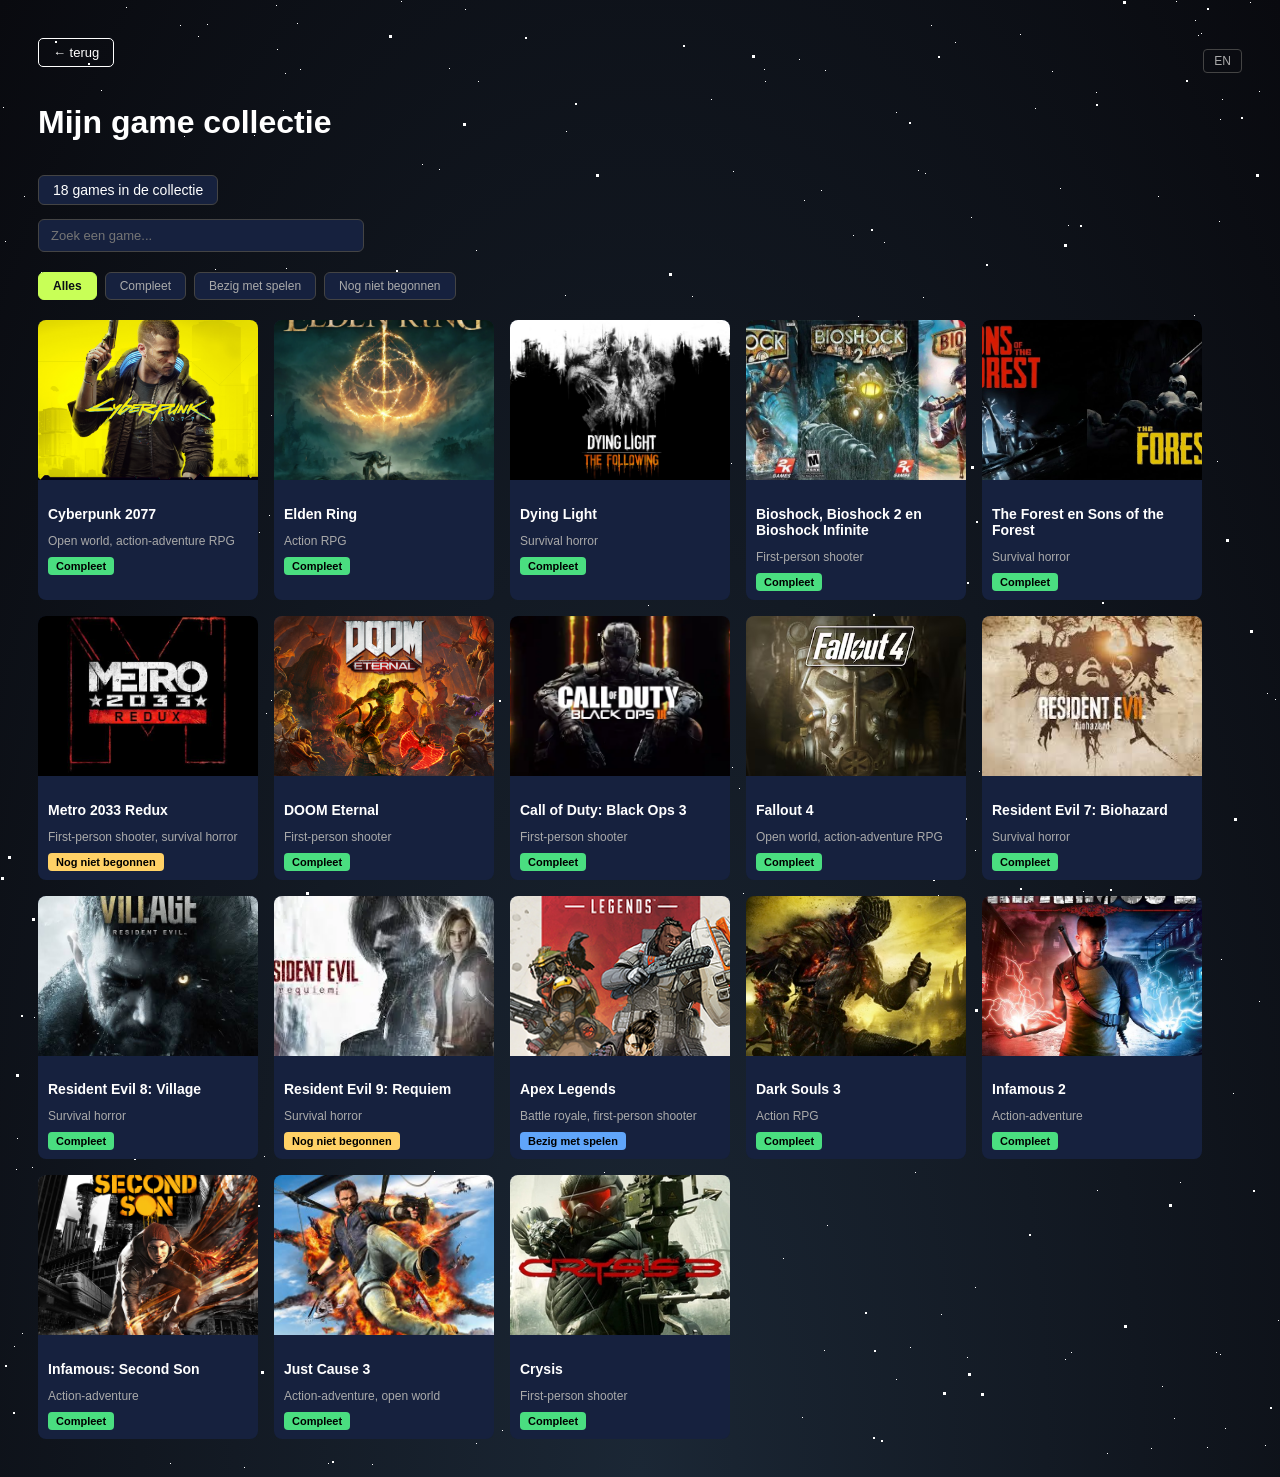
==== commit 7767ca1d: "kleine aanpassingen" ====
--- a/games/index.html
+++ b/games/index.html
@@ -366,7 +366,7 @@
             var kantelX = (y - 0.5) * -20;
             var kantelY = (x - 0.5) * 20;
             kaart.style.transition = 'box-shadow 0.3s ease';
-            kaart.style.transform = 'perspective(600px) rotateX(' + kantelX + 'deg) rotateY(' + kantelY + 'deg) scale(1.05)';
+            kaart.style.transform = 'perspective(600px) rotateX(' + kantelX + 'deg) rotateY(' + kantelY + 'deg) scale(1.10)';
         });
         kaart.addEventListener('mouseleave', function() {
             kaart.style.transition = 'transform 0.4s ease, box-shadow 0.3s ease';
--- a/games/styles.css
+++ b/games/styles.css
@@ -93,9 +93,9 @@
 }
 
 .filter-btn.actief {
-    background-color: white;
-    color: #1a1a2e;
-    border-color: white;
+    background-color: #c8ff57;
+    color: #0a0e17;
+    border-color: #c8ff57;
     font-weight: bold;
 }
 
@@ -226,7 +226,13 @@
 }
 
 .card:hover {
-    box-shadow: 0 0 20px rgba(80, 100, 255, 0.5), 0 0 40px rgba(120, 40, 220, 0.3);
+    box-shadow: 0 0 20px rgba(200, 255, 87, 0.25), 0 0 40px rgba(200, 255, 87, 0.1);
+}
+
+@media (prefers-reduced-motion: reduce) {
+    #stars, #stars2, #stars3 { animation: none; }
+    .card:hover::before { animation: none; opacity: 0; }
+    .card { transition: none; }
 }
 
 /* van https://www.sliderrevolution.com/resources/css-animated-background/ */
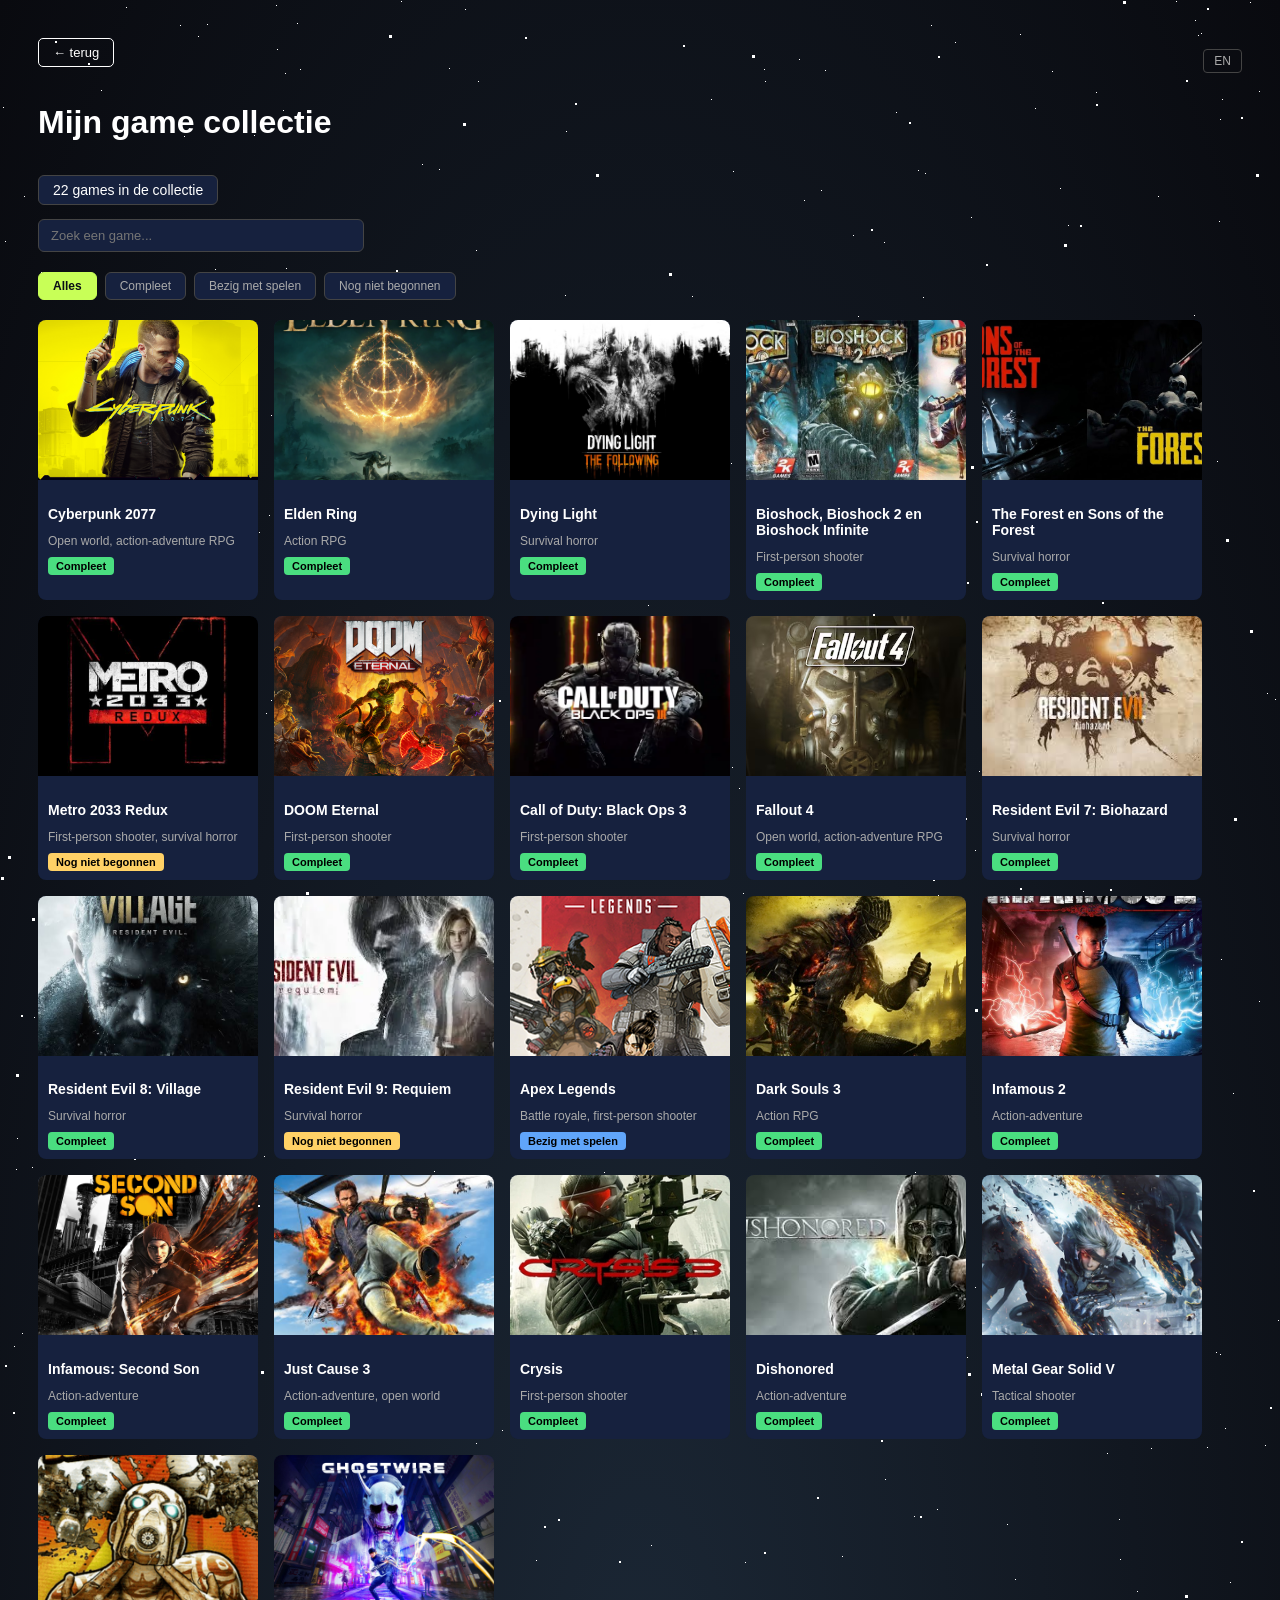
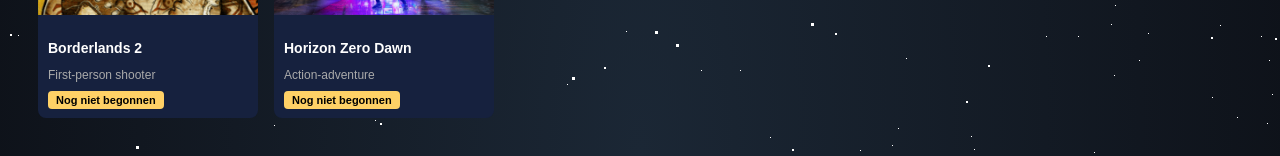
==== commit 5baeca08: "paar games erbij gezet" ====
--- a/games/index.html
+++ b/games/index.html
@@ -232,6 +232,50 @@
                 <h2>Crysis</h2>
                 <p class="genre">First-person shooter</p>
                 <span class="status compleet">Compleet</span>
+            </div>
+          </div>
+
+          <!-- game #19 -->
+          <div class="card">
+            <img class="cover" src="images/dishonored.jpg" alt="Game Cover">
+            <img class="gif" src="images/gifs/dishonored.gif" alt="Game gif">
+            <div class="info">
+                <h2>Dishonored</h2>
+                <p class="genre">Action-adventure</p>
+                <span class="status compleet">Compleet</span>
+            </div>
+          </div>
+
+          <!-- game #20 -->
+          <div class="card">
+            <img class="cover" src="images/metalgear.jpg" alt="Game Cover">
+            <img class="gif" src="images/gifs/metalgear.gif" alt="Game gif">
+            <div class="info">
+                <h2>Metal Gear Solid V</h2>
+                <p class="genre">Tactical shooter</p>
+                <span class="status compleet">Compleet</span>
+            </div>
+          </div>
+
+          <!-- game #21 -->
+          <div class="card">
+            <img class="cover" src="images/borderlands2.jpg" alt="Game Cover">
+            <img class="gif" src="images/gifs/borderlands2.gif" alt="Game gif">
+            <div class="info">
+                <h2>Borderlands 2</h2>
+                <p class="genre">First-person shooter</p>
+                <span class="status bezig">Nog niet begonnen</span>
+            </div>
+          </div>
+
+          <!-- game #22 -->
+          <div class="card">
+            <img class="cover" src="images/ghostwire.jpg" alt="Game Cover">
+            <img class="gif" src="images/gifs/ghostwire.gif" alt="Game gif">
+            <div class="info">
+                <h2>Horizon Zero Dawn</h2>
+                <p class="genre">Action-adventure</p>
+                <span class="status bezig">Nog niet begonnen</span>
             </div>
           </div>
 
--- a/games/styles.css
+++ b/games/styles.css
@@ -235,6 +235,63 @@
     .card { transition: none; }
 }
 
+@media (max-width: 600px) {
+    body {
+        padding: 14px;
+    }
+
+    h1 {
+        font-size: 22px;
+        margin-bottom: 12px;
+    }
+
+    #zoek {
+        width: 100%;
+        box-sizing: border-box;
+    }
+
+    .filters {
+        gap: 6px;
+    }
+
+    .filter-btn {
+        font-size: 11px;
+        padding: 5px 10px;
+    }
+
+    .grid {
+        display: grid;
+        grid-template-columns: repeat(2, 1fr);
+        gap: 10px;
+    }
+
+    .card {
+        width: 100%;
+    }
+
+    .card img {
+        height: 130px;
+    }
+
+    .info h2 {
+        font-size: 12px;
+    }
+
+    .genre {
+        font-size: 11px;
+    }
+}
+
+@media (max-width: 360px) {
+    .grid {
+        grid-template-columns: 1fr;
+    }
+
+    .card img {
+        height: 160px;
+    }
+}
+
 /* van https://www.sliderrevolution.com/resources/css-animated-background/ */
 #stars {
   width: 1px;
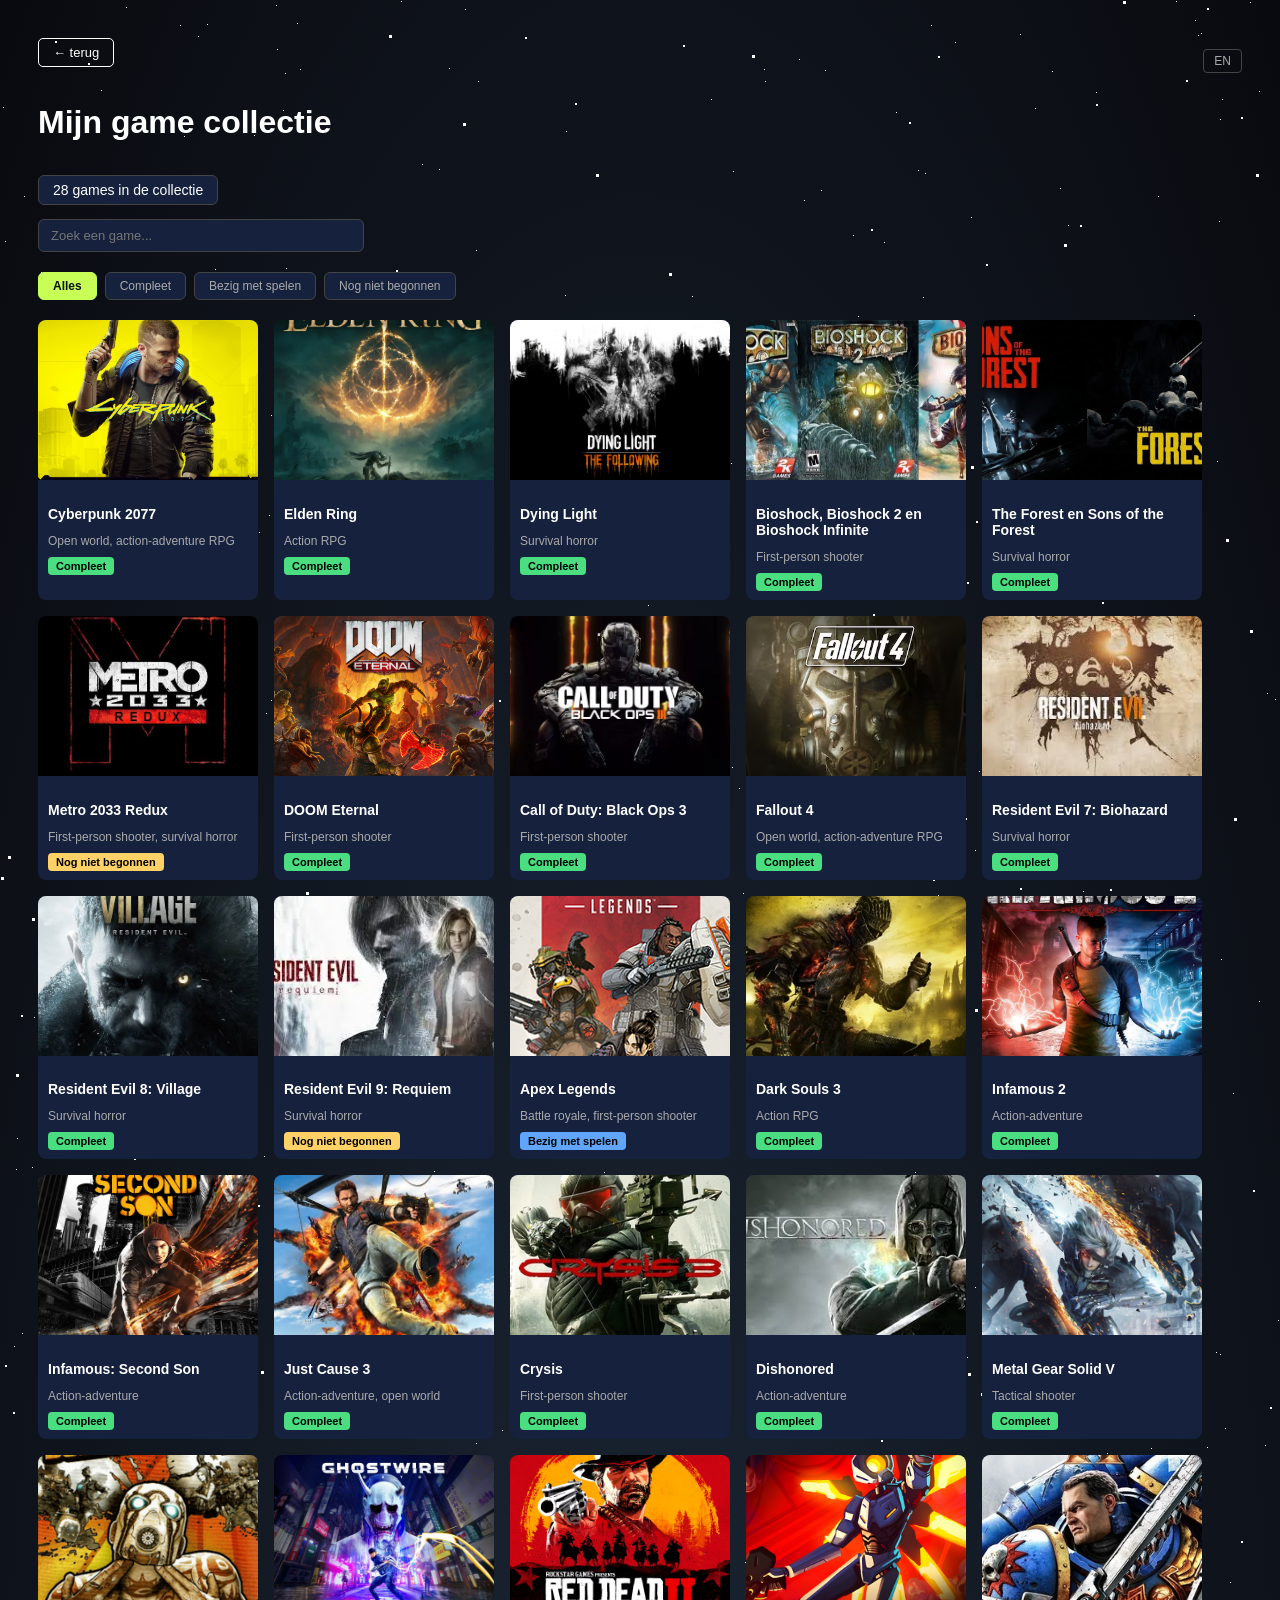
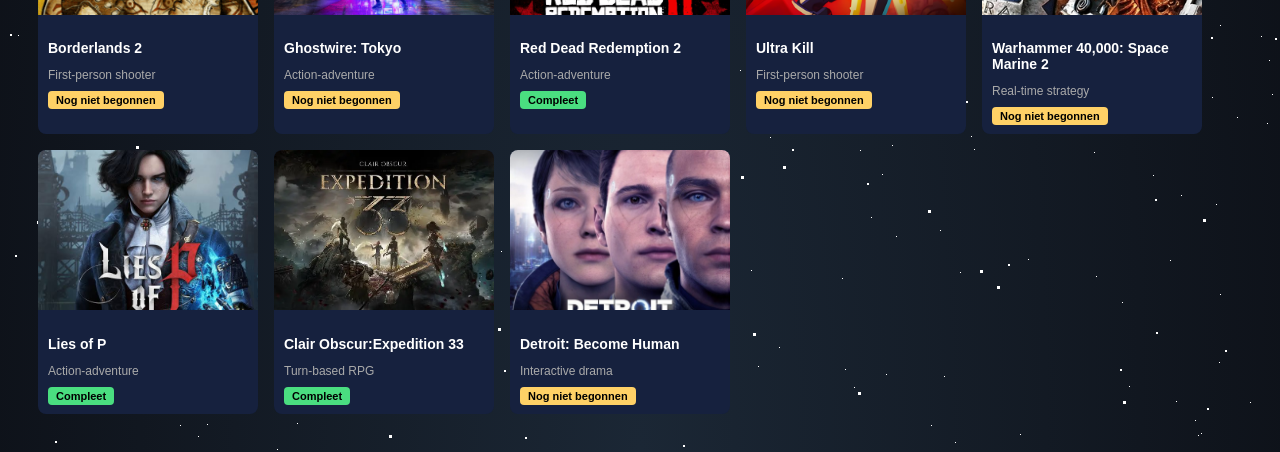
==== commit 6527a3f7: "Game collectie geupdate" ====
--- a/games/index.html
+++ b/games/index.html
@@ -273,8 +273,74 @@
             <img class="cover" src="images/ghostwire.jpg" alt="Game Cover">
             <img class="gif" src="images/gifs/ghostwire.gif" alt="Game gif">
             <div class="info">
-                <h2>Horizon Zero Dawn</h2>
-                <p class="genre">Action-adventure</p>
+                <h2>Ghostwire: Tokyo</h2>
+                <p class="genre">Action-adventure</p>
+                <span class="status bezig">Nog niet begonnen</span>
+            </div>
+          </div>
+
+          <!-- game #23 -->
+          <div class="card">
+            <img class="cover" src="images/reddead.jpg" alt="Game Cover">
+            <img class="gif" src="images/gifs/reddead.gif" alt="Game gif">
+            <div class="info">
+                <h2>Red Dead Redemption 2</h2>
+                <p class="genre">Action-adventure</p>
+                <span class="status compleet">Compleet</span>
+            </div>
+          </div>
+
+          <!-- game #24 -->
+          <div class="card">
+            <img class="cover" src="images/ultrakill.jpg" alt="Game Cover">
+            <img class="gif" src="images/gifs/ultrakill.gif" alt="Game gif">
+            <div class="info">
+                <h2>Ultra Kill</h2>
+                <p class="genre">First-person shooter</p>
+                <span class="status bezig">Nog niet begonnen</span>
+            </div>
+          </div>
+
+          <!-- game #25 -->
+          <div class="card">
+            <img class="cover" src="images/warhammer.jpg" alt="Game Cover">
+            <img class="gif" src="images/gifs/warhammer.gif" alt="Game gif">
+            <div class="info">
+                <h2>Warhammer 40,000: Space Marine 2</h2>
+                <p class="genre">Real-time strategy</p>
+                <span class="status bezig">Nog niet begonnen</span>
+            </div>
+          </div>
+
+          <!-- game #26 -->
+          <div class="card">
+            <img class="cover" src="images/liesofp.jpg" alt="Game Cover">
+            <img class="gif" src="images/gifs/liesofp.gif" alt="Game gif">
+            <div class="info">
+                <h2>Lies of P</h2>
+                <p class="genre">Action-adventure</p>
+                <span class="status compleet">Compleet</span>
+            </div>
+          </div>
+
+          <!-- game #27 -->
+          <div class="card">
+            <img class="cover" src="images/clair33.jpg" alt="Game Cover">
+            <img class="gif" src="images/gifs/clair33.gif" alt="Game gif">
+            <div class="info">
+                <h2>Clair Obscur:Expedition 33</h2>
+                <p class="genre">Turn-based RPG</p>
+                <span class="status compleet">Compleet</span>
+            </div>
+          </div>
+
+          <!-- game #28 -->
+          <div class="card">
+            <img class="cover" src="images/detroitbecomehuman.jpg" alt="Game Cover">
+            <img class="gif" src="images/gifs/detroitbecomehuman.gif" alt="Game gif">
+            <div class="info">
+                <h2>Detroit: Become Human</h2>
+                <p class="genre">Interactive drama</p>
                 <span class="status bezig">Nog niet begonnen</span>
             </div>
           </div>
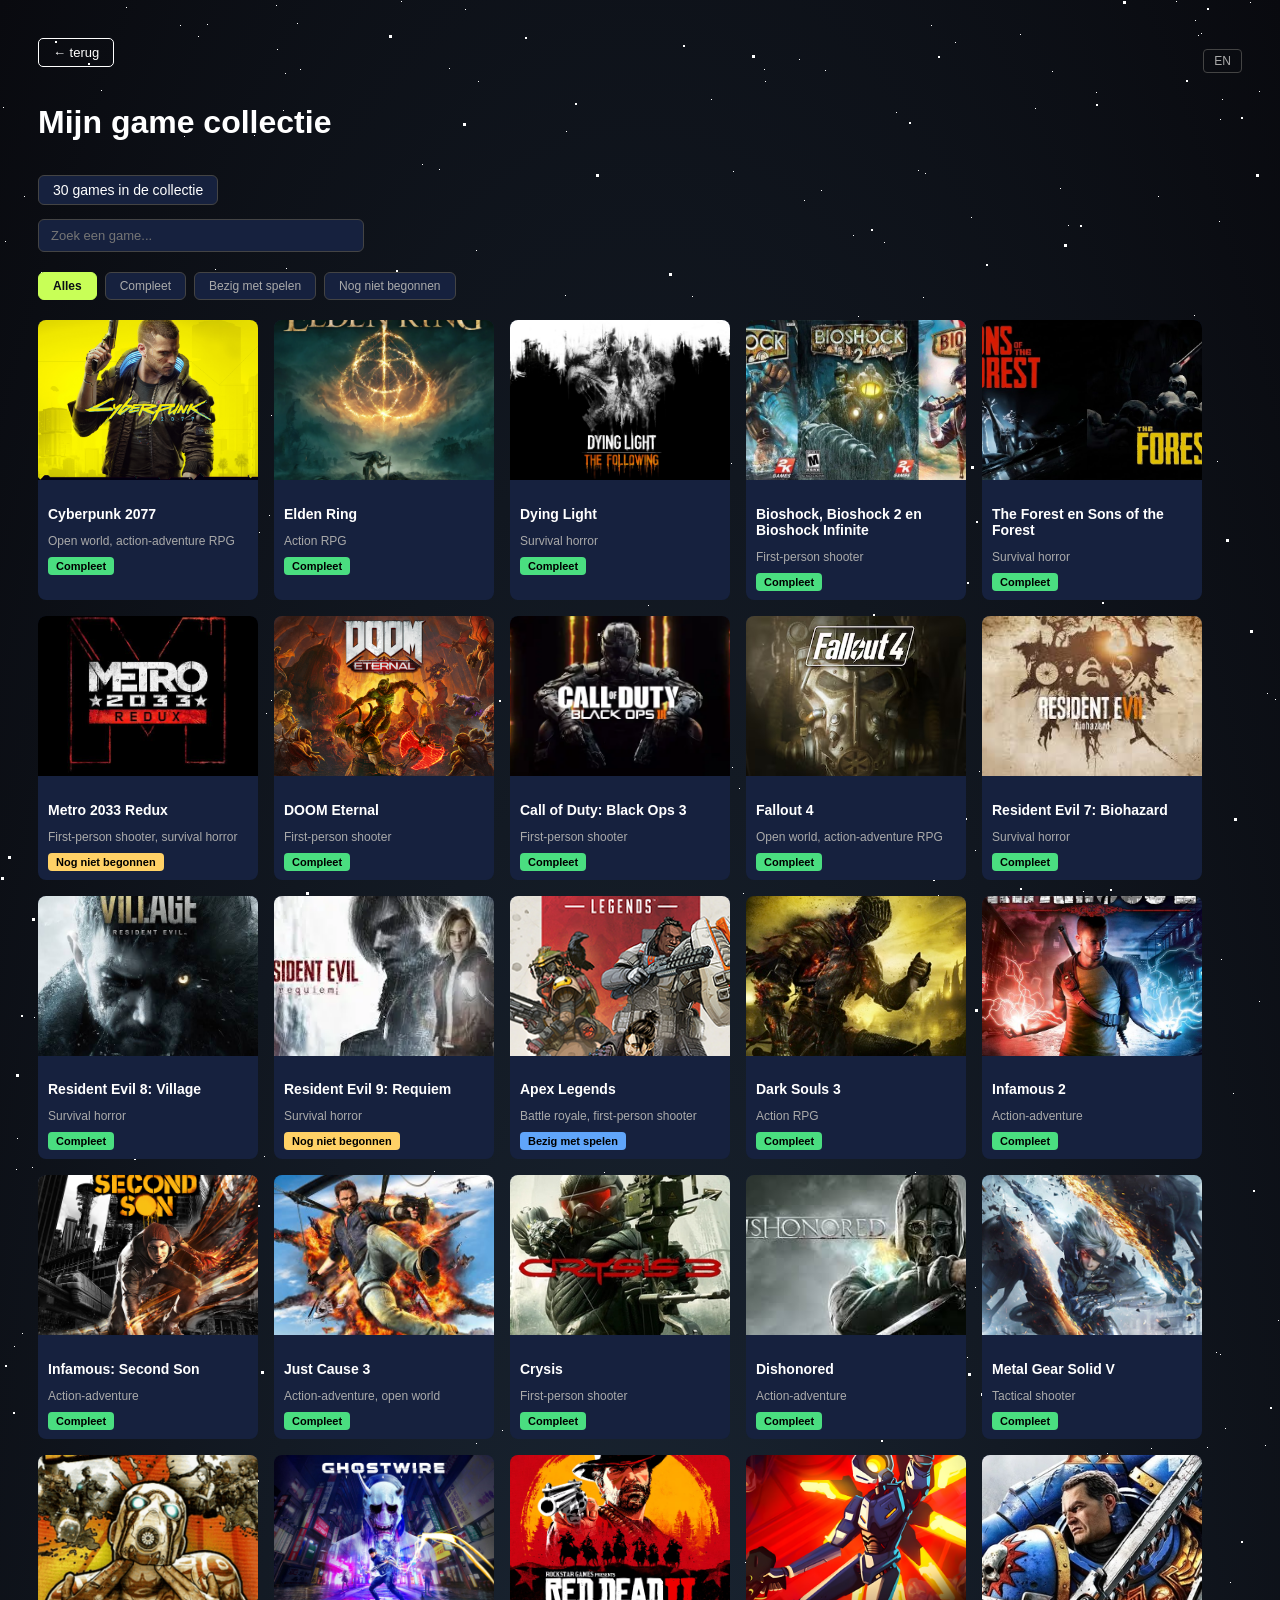
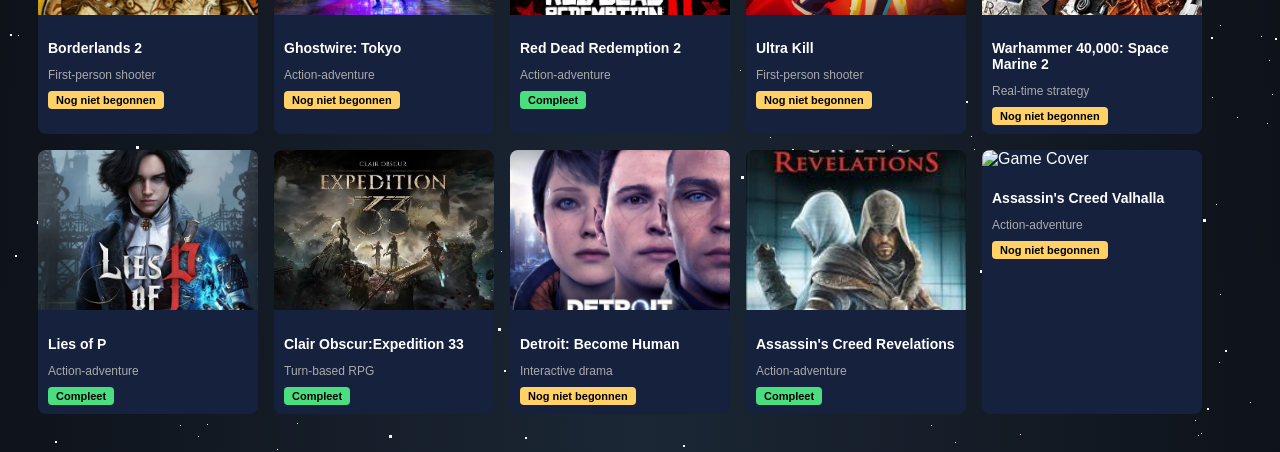
==== commit 8648f4c3: "Paar games erbij" ====
--- a/games/index.html
+++ b/games/index.html
@@ -341,6 +341,28 @@
             <div class="info">
                 <h2>Detroit: Become Human</h2>
                 <p class="genre">Interactive drama</p>
+                <span class="status bezig">Nog niet begonnen</span>
+            </div>
+          </div>
+
+          <!-- game #29 -->
+          <div class="card">
+            <img class="cover" src="images/revelations.jpg" alt="Game Cover">
+            <img class="gif" src="images/gifs/revelations.gif" alt="Game gif">
+            <div class="info">
+                <h2>Assassin's Creed Revelations</h2>
+                <p class="genre">Action-adventure</p>
+                <span class="status compleet">Compleet</span>
+            </div>
+          </div>
+
+          <!-- game #30 -->
+          <div class="card">
+            <img class="cover" src="images/.jpg" alt="Game Cover">
+            <img class="gif" src="images/gifs/assassinscreed.gif" alt="Game gif">
+            <div class="info">
+                <h2>Assassin's Creed Valhalla</h2>
+                <p class="genre">Action-adventure</p>
                 <span class="status bezig">Nog niet begonnen</span>
             </div>
           </div>
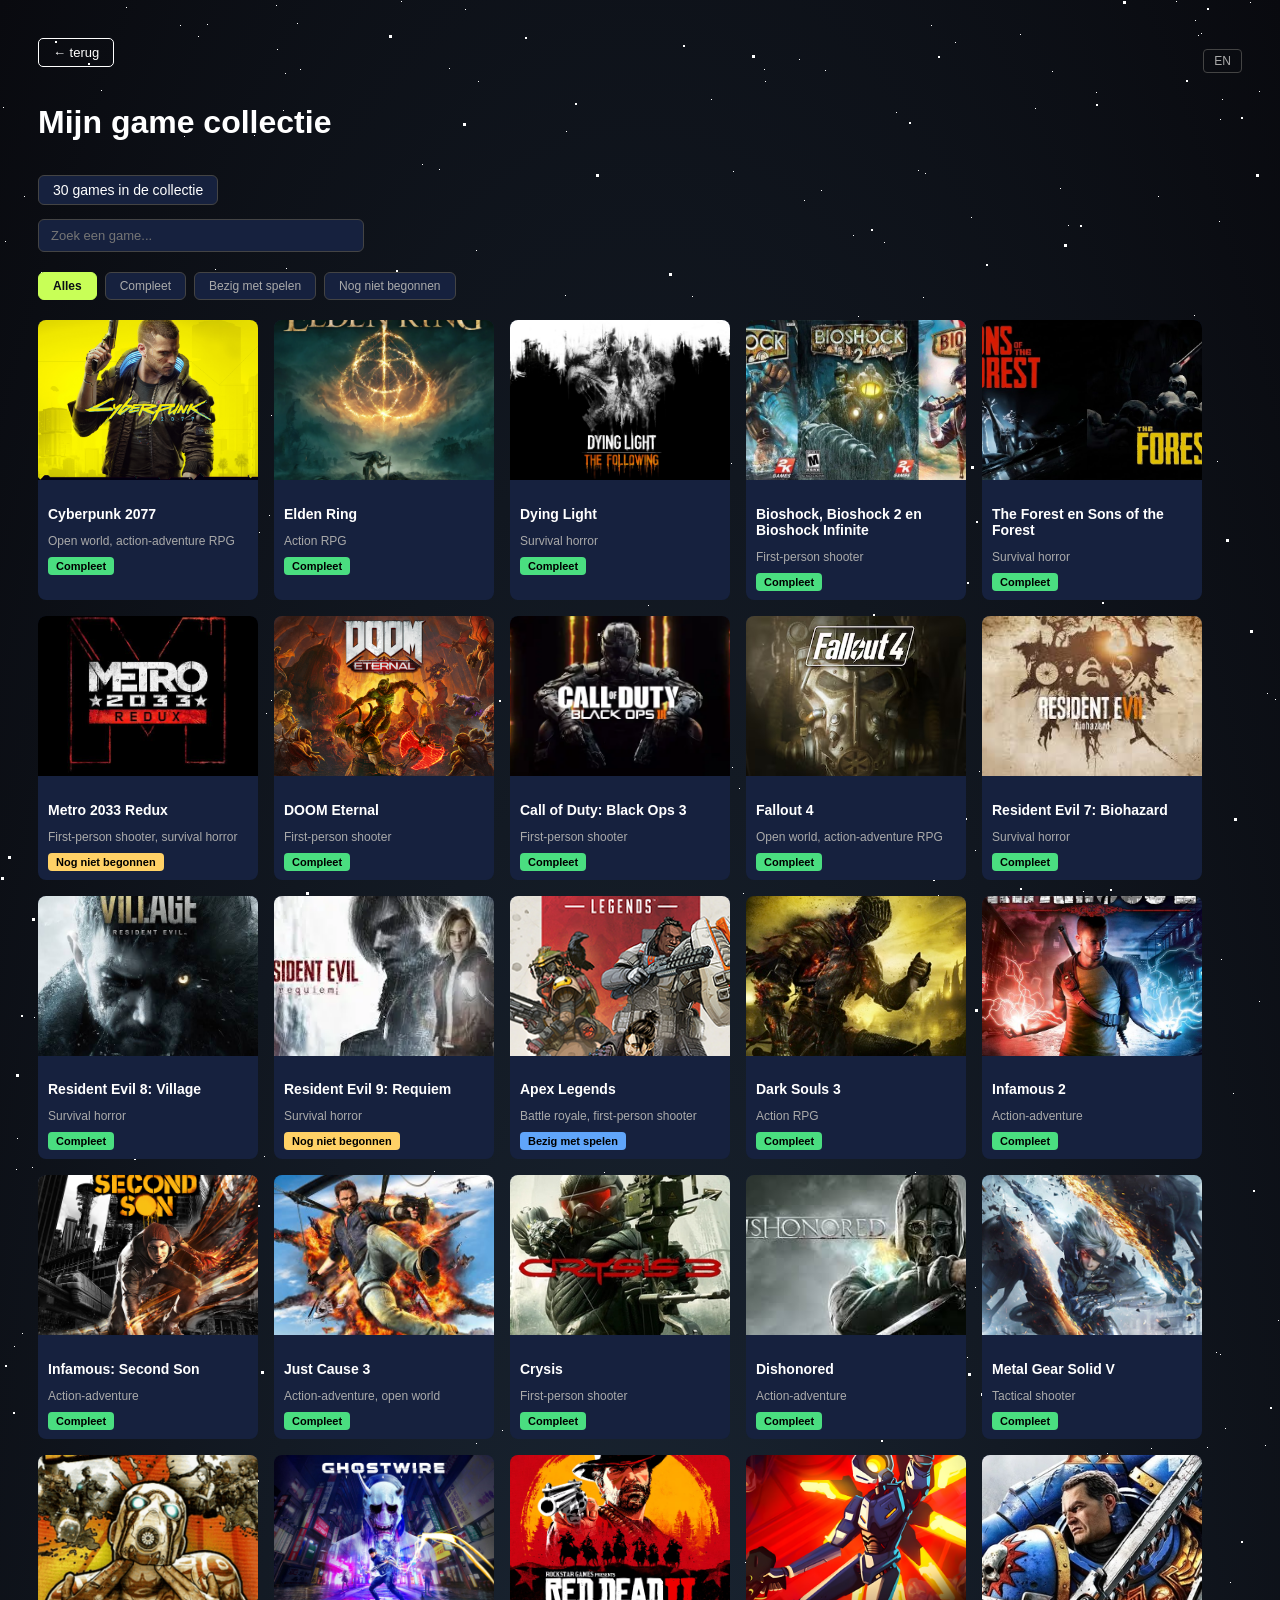
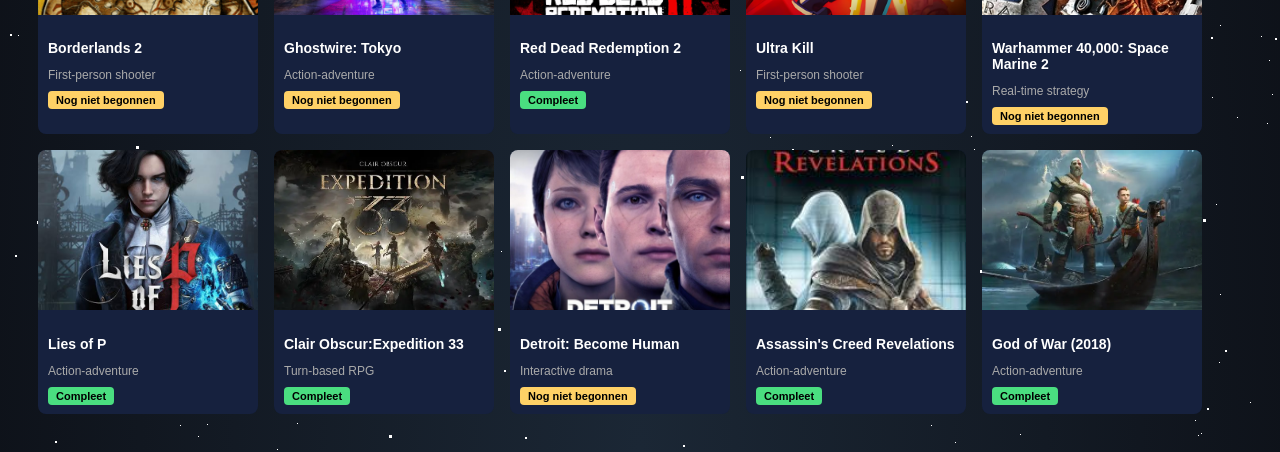
==== commit 214f0f86: "Fix van 1 spel" ====
--- a/games/index.html
+++ b/games/index.html
@@ -358,12 +358,12 @@
 
           <!-- game #30 -->
           <div class="card">
-            <img class="cover" src="images/.jpg" alt="Game Cover">
-            <img class="gif" src="images/gifs/assassinscreed.gif" alt="Game gif">
-            <div class="info">
-                <h2>Assassin's Creed Valhalla</h2>
-                <p class="genre">Action-adventure</p>
-                <span class="status bezig">Nog niet begonnen</span>
+            <img class="cover" src="images/godofwar.jpg" alt="Game Cover">
+            <img class="gif" src="images/gifs/godofwar.gif" alt="Game gif">
+            <div class="info">
+                <h2>God of War (2018)</h2>
+                <p class="genre">Action-adventure</p>
+                <span class="status compleet">Compleet</span>
             </div>
           </div>
 
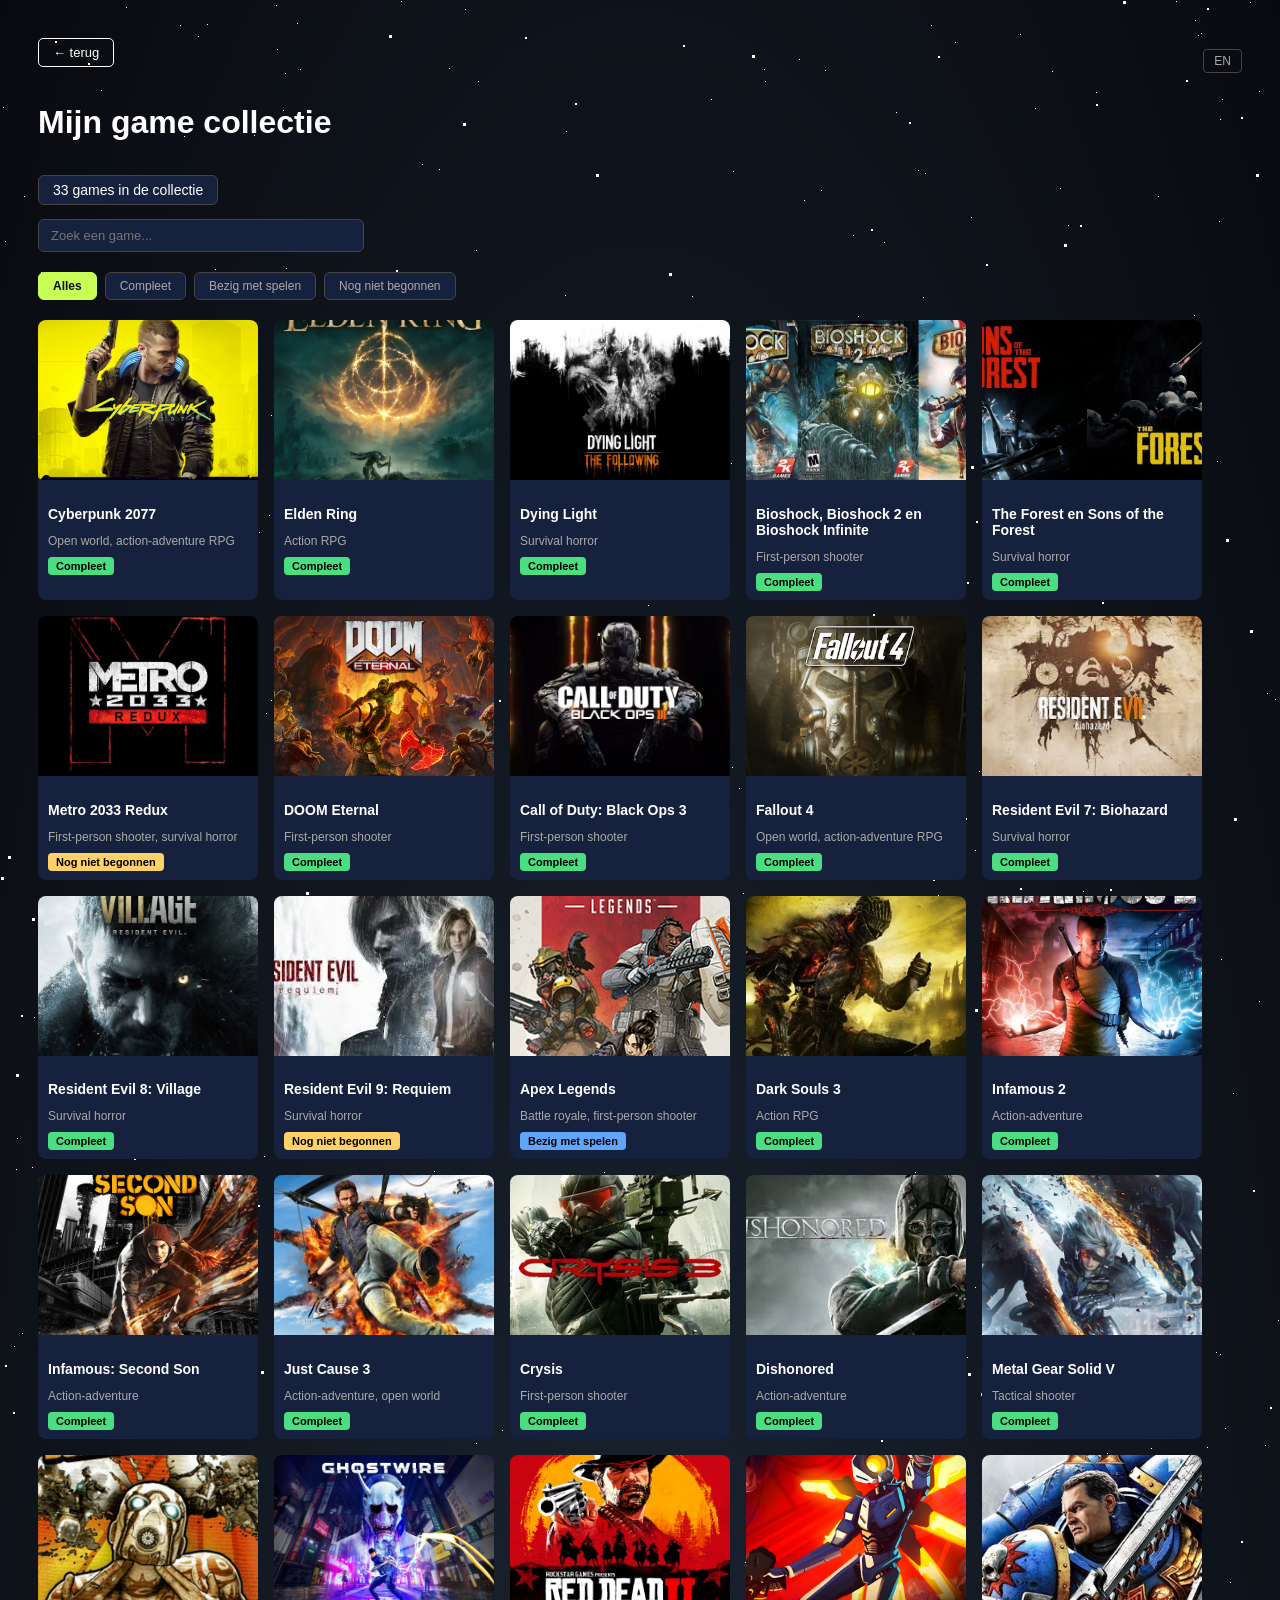
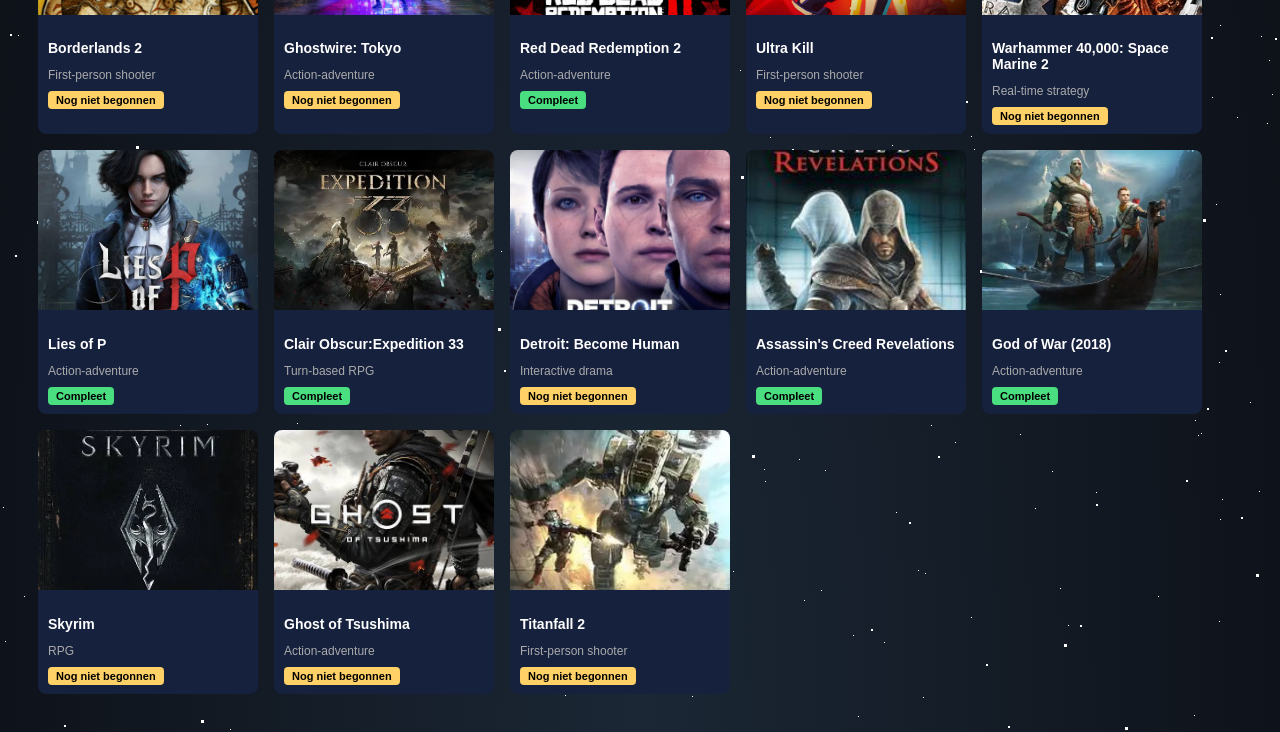
==== commit f42aac73: "Paar nieuwe games in collectie" ====
--- a/games/index.html
+++ b/games/index.html
@@ -364,6 +364,39 @@
                 <h2>God of War (2018)</h2>
                 <p class="genre">Action-adventure</p>
                 <span class="status compleet">Compleet</span>
+            </div>
+          </div>
+
+          <!-- game #31 -->
+          <div class="card">
+            <img class="cover" src="images/skyrim.jpg" alt="Game Cover">
+            <img class="gif" src="images/gifs/skyrim.gif" alt="Game gif">
+            <div class="info">
+                <h2>Skyrim</h2>
+                <p class="genre">RPG</p>
+                <span class="status bezig">Nog niet begonnen</span>
+            </div>
+          </div>
+
+          <!-- game #32 -->
+          <div class="card">
+            <img class="cover" src="images/ghostoftsushima.jpg" alt="Game Cover">
+            <img class="gif" src="images/gifs/ghostoftsushima.gif" alt="Game gif">
+            <div class="info">
+                <h2>Ghost of Tsushima</h2>
+                <p class="genre">Action-adventure</p>
+                <span class="status bezig">Nog niet begonnen</span>
+            </div>
+          </div>
+
+          <!-- game #33 -->
+          <div class="card">
+            <img class="cover" src="images/titanfall2.jpg" alt="Game Cover">
+            <img class="gif" src="images/gifs/titanfall2.gif" alt="Game gif">
+            <div class="info">
+                <h2>Titanfall 2</h2>
+                <p class="genre">First-person shooter</p>
+                <span class="status bezig">Nog niet begonnen</span>
             </div>
           </div>
 
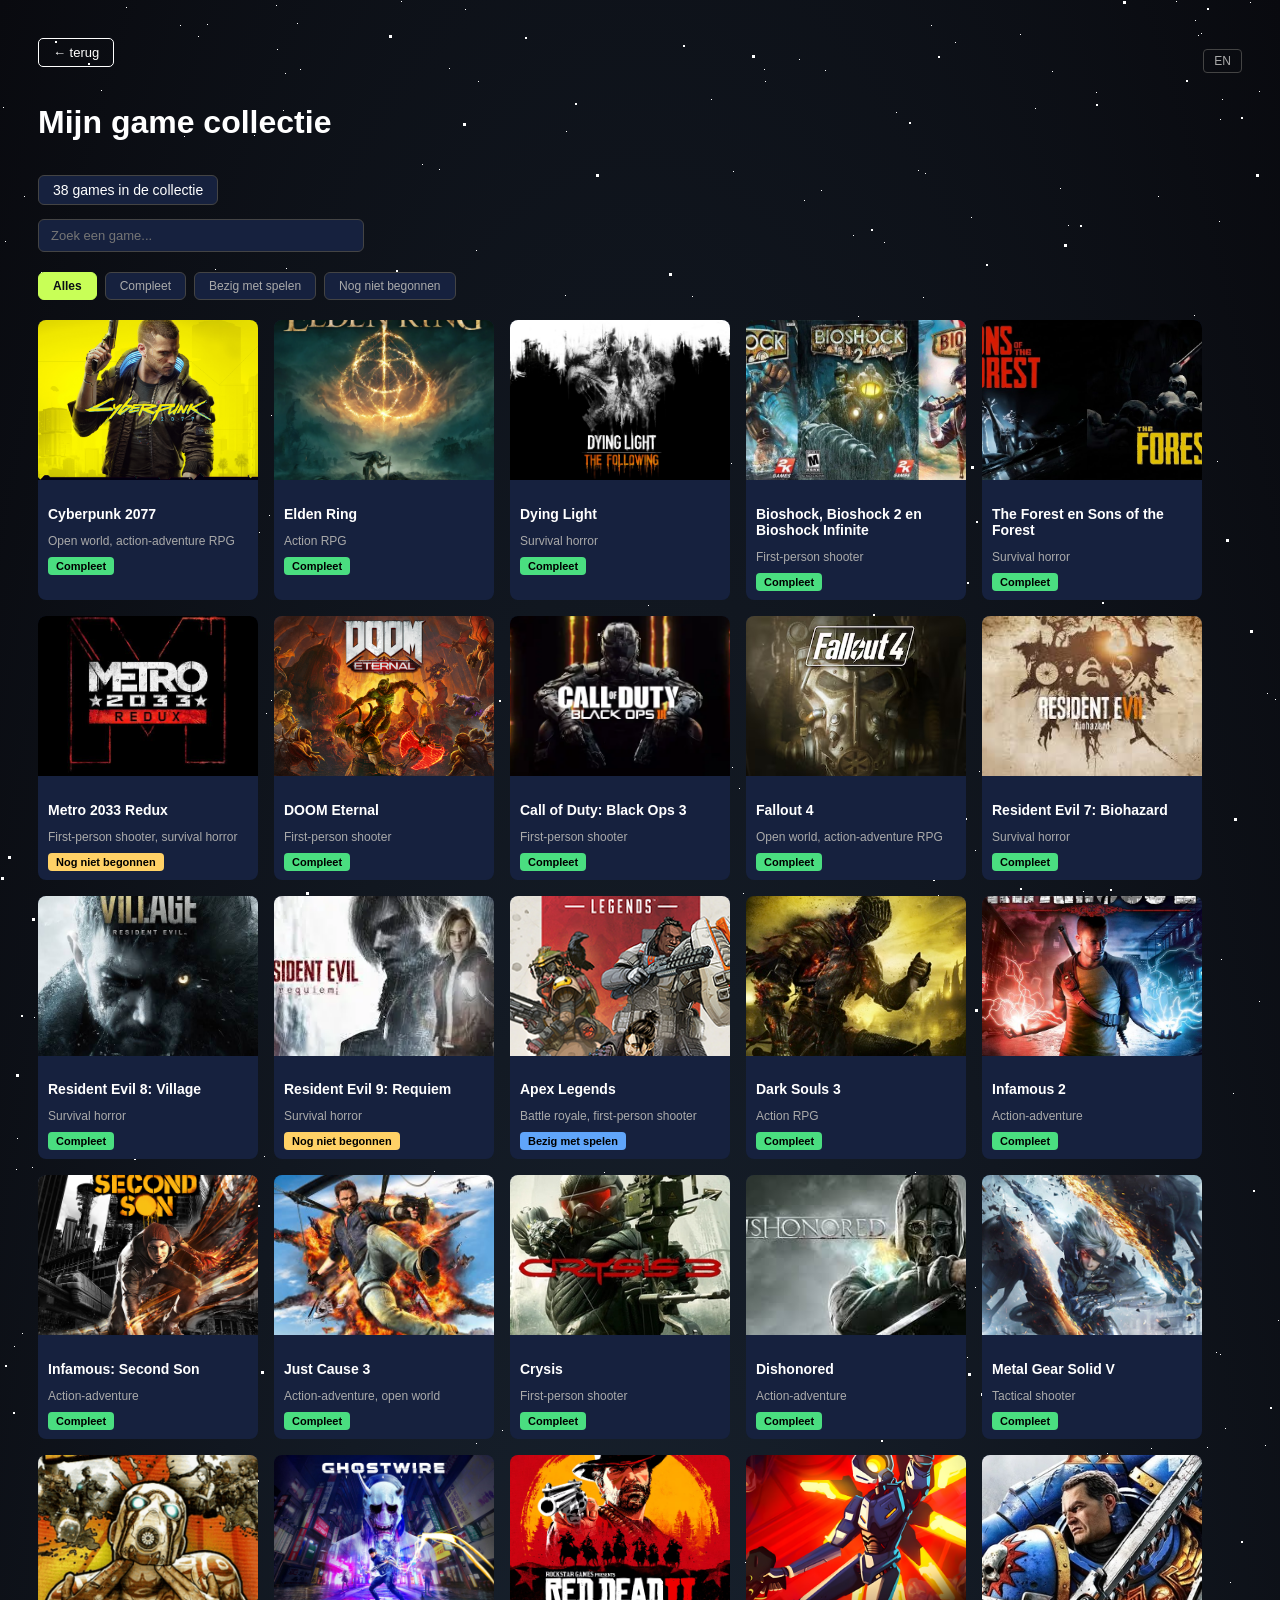
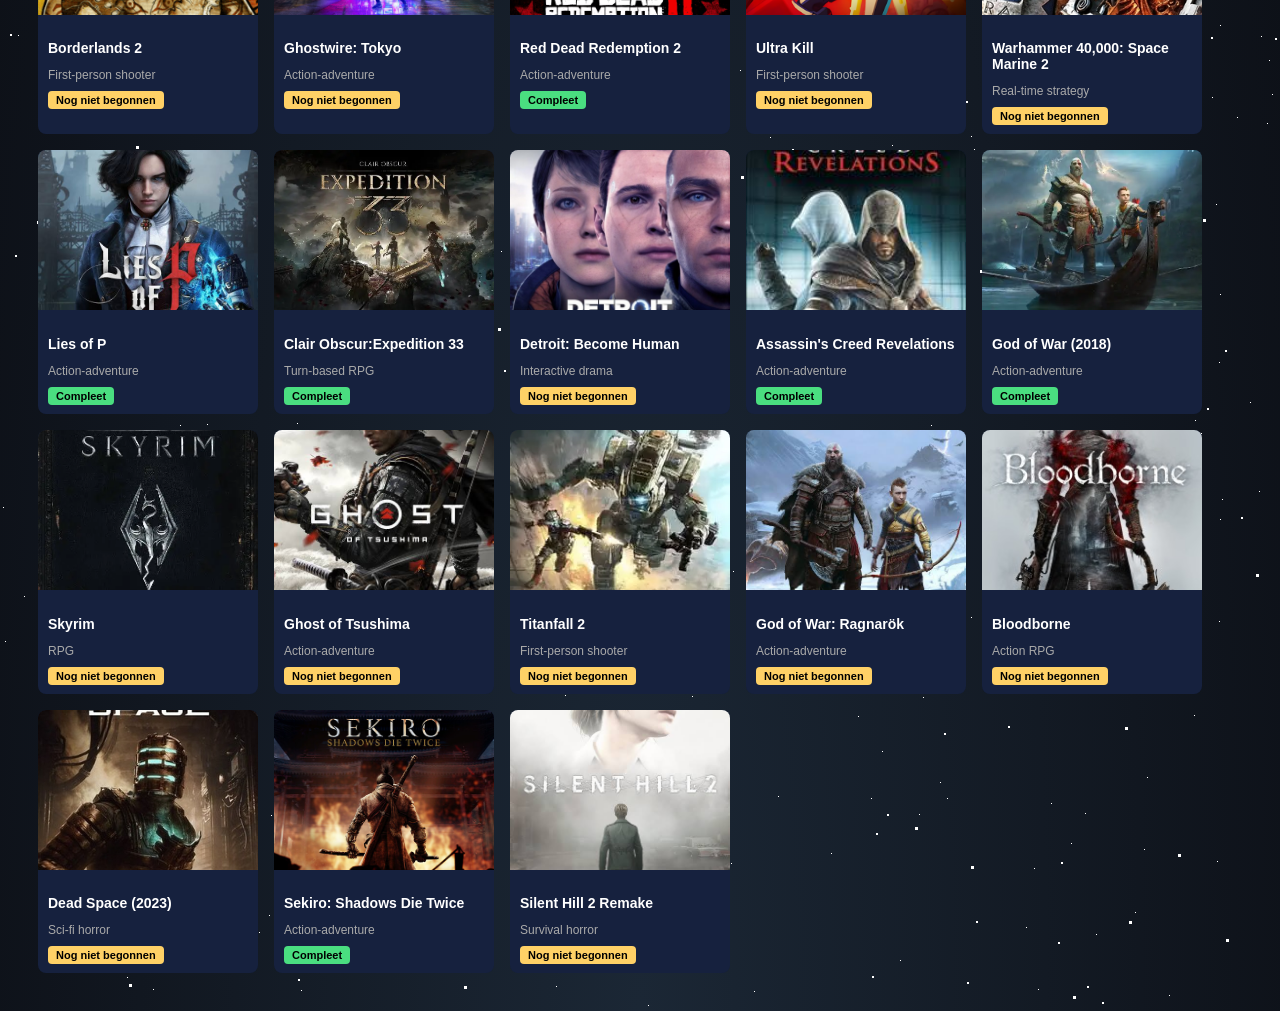
==== commit 5bd0b7c2: "nieuwe games erbij" ====
--- a/games/index.html
+++ b/games/index.html
@@ -396,6 +396,61 @@
             <div class="info">
                 <h2>Titanfall 2</h2>
                 <p class="genre">First-person shooter</p>
+                <span class="status bezig">Nog niet begonnen</span>
+            </div>
+          </div>
+
+          <!-- game #34 -->
+          <div class="card">
+            <img class="cover" src="images/godofwarragnarok.jpg" alt="Game Cover">
+            <img class="gif" src="images/gifs/godofwarragnarok.gif" alt="Game gif">
+            <div class="info">
+                <h2>God of War: Ragnarök</h2>
+                <p class="genre">Action-adventure</p>
+                <span class="status bezig">Nog niet begonnen</span>
+            </div>
+          </div>
+
+          <!-- game #35 -->
+          <div class="card">
+            <img class="cover" src="images/bloodborne.jpg" alt="Game Cover">
+            <img class="gif" src="images/gifs/bloodborne.gif" alt="Game gif">
+            <div class="info">
+                <h2>Bloodborne</h2>
+                <p class="genre">Action RPG</p>
+                <span class="status bezig">Nog niet begonnen</span>
+            </div>
+          </div>
+
+          <!-- game #36 -->
+          <div class="card">
+            <img class="cover" src="images/deadspace.jpg" alt="Game Cover">
+            <img class="gif" src="images/gifs/deadspace.gif" alt="Game gif">
+            <div class="info">
+                <h2>Dead Space (2023)</h2>
+                <p class="genre">Sci-fi horror</p>
+                <span class="status bezig">Nog niet begonnen</span>
+            </div>
+          </div>
+
+          <!-- game #37 -->
+          <div class="card">
+            <img class="cover" src="images/sekiro.jpg" alt="Game Cover">
+            <img class="gif" src="images/gifs/sekiro.gif" alt="Game gif">
+            <div class="info">
+                <h2>Sekiro: Shadows Die Twice</h2>
+                <p class="genre">Action-adventure</p>
+                <span class="status compleet">Compleet</span>
+            </div>
+          </div>
+
+          <!-- game #39 -->
+          <div class="card">
+            <img class="cover" src="images/silenthill2remake.jpg" alt="Game Cover">
+            <img class="gif" src="images/gifs/silenthill2remake.gif" alt="Game gif">
+            <div class="info">
+                <h2>Silent Hill 2 Remake</h2>
+                <p class="genre">Survival horror</p>
                 <span class="status bezig">Nog niet begonnen</span>
             </div>
           </div>
